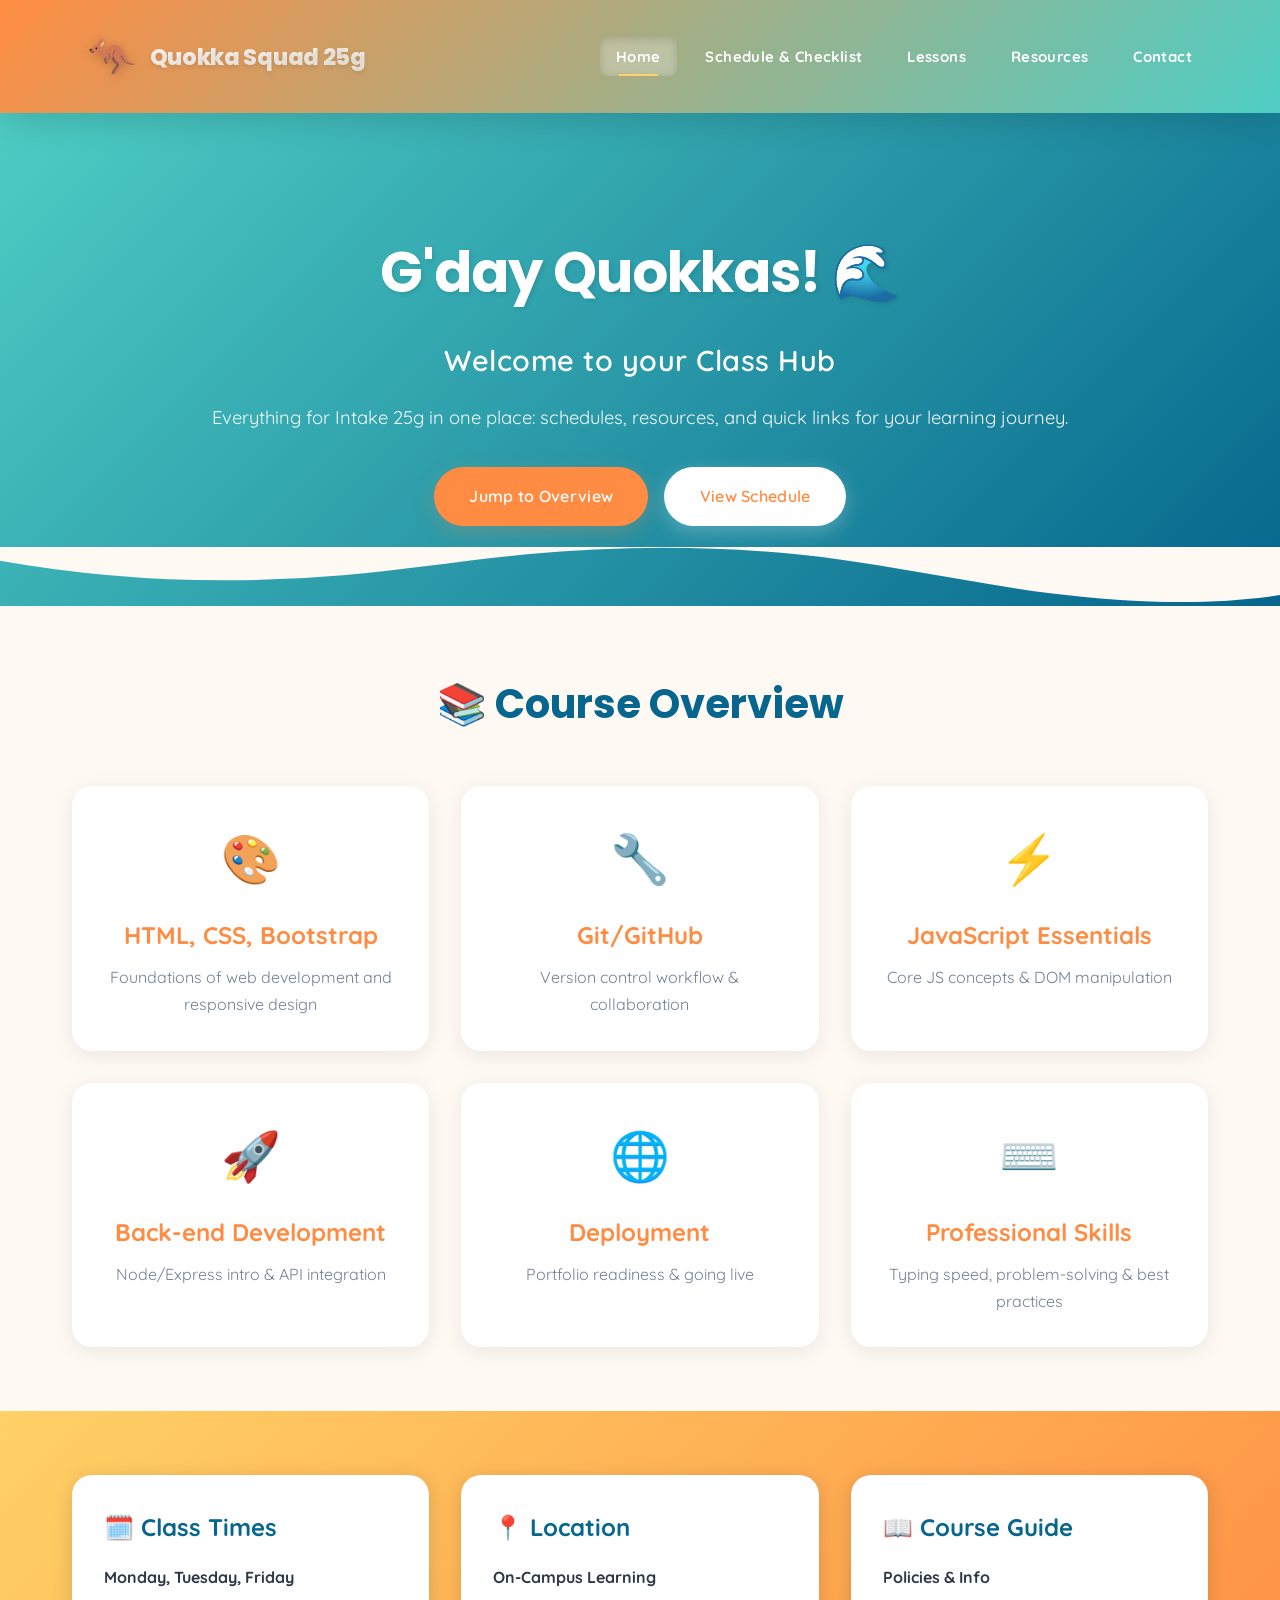
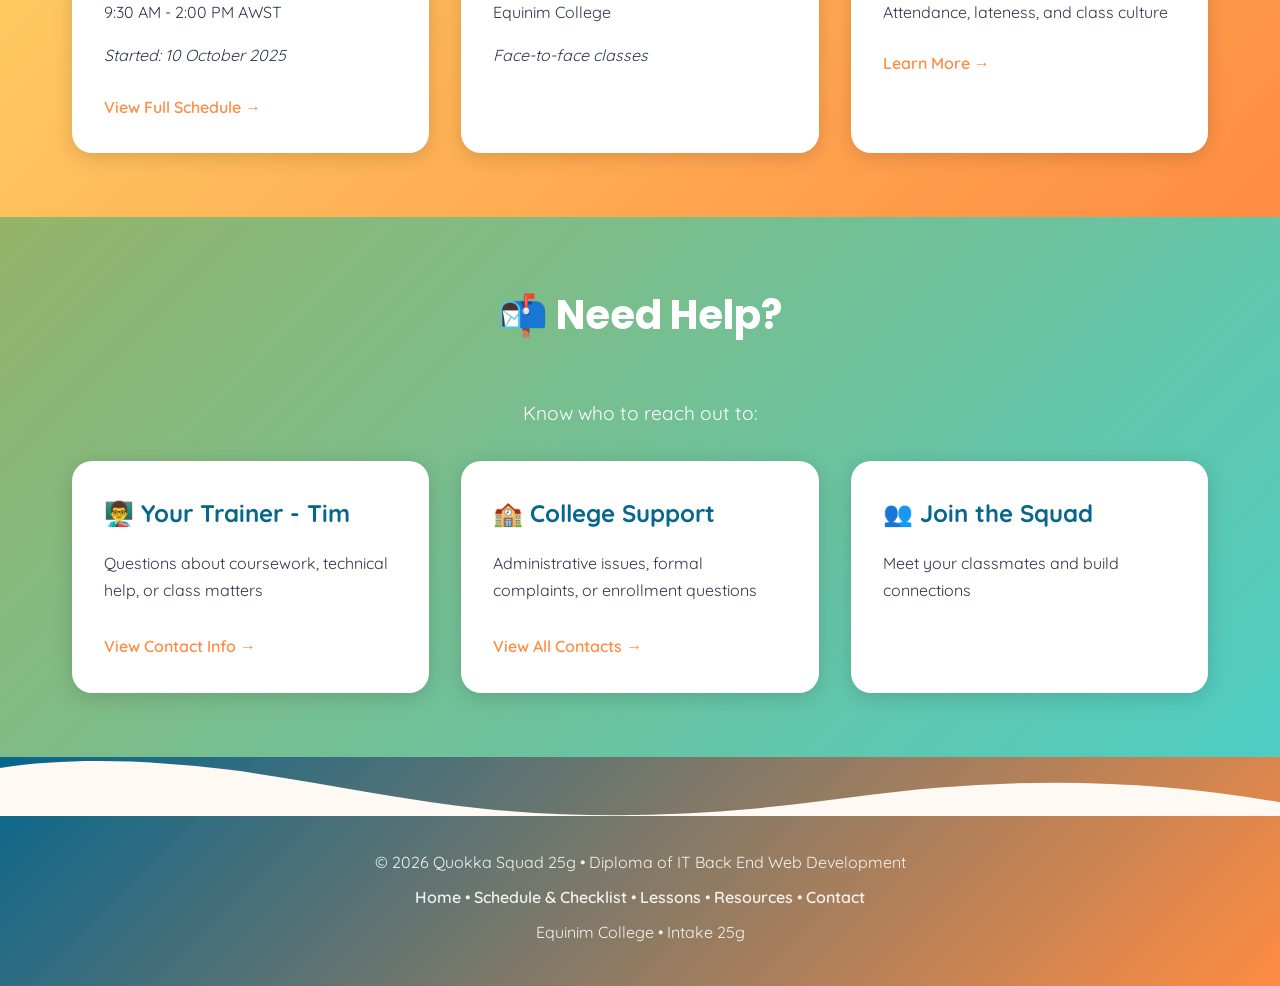
==== index.html @ 02cf4996 "Update schedule, lessons, and site nav" ====
<!DOCTYPE html>
<html lang="en">

<head>
    <meta charset="UTF-8">
    <meta name="viewport" content="width=device-width, initial-scale=1.0">
    <title>Quokka Squad 25g | Equinim College</title>
    <link rel="stylesheet" href="main.css">
    <link rel="preconnect" href="https://fonts.googleapis.com">
    <link rel="preconnect" href="https://fonts.gstatic.com" crossorigin>
    <link
        href="https://fonts.googleapis.com/css2?family=Poppins:wght@300;400;600;700&family=Quicksand:wght@400;500;600;700&display=swap"
        rel="stylesheet">
</head>

<body>
    <nav class="navbar">
        <div class="nav-container">
            <a href="index.html" class="nav-brand">
                <span class="quokka-emoji">🦘</span>
                <span class="brand-text">Quokka Squad 25g</span>
            </a>
            <ul class="nav-links">
                <li><a href="index.html#overview" class="active">Home</a></li>
                <li><a href="schedule.html">Schedule &amp; Checklist</a></li>
                <li><a href="lessons.html">Lessons</a></li>
                <li><a href="resources.html">Resources</a></li>
                <li><a href="contact.html">Contact</a></li>
            </ul>
        </div>
    </nav>

    <header class="hero">
        <div class="hero-content">
            <h1>G'day Quokkas! 🌊</h1>
            <p class="hero-subtitle">Welcome to your Class Hub</p>
            <p class="hero-description">Everything for Intake 25g in one place: schedules, resources, and quick links
                for your learning journey.</p>
            <div class="hero-buttons">
                <a href="#overview" class="btn btn-primary">Jump to Overview</a>
                <a href="schedule.html" class="btn btn-secondary">View Schedule</a>
            </div>
        </div>
        <div class="hero-wave">
            <svg viewBox="0 0 1200 120" preserveAspectRatio="none">
                <path
                    d="M321.39,56.44c58-10.79,114.16-30.13,172-41.86,82.39-16.72,168.19-17.73,250.45-.39C823.78,31,906.67,72,985.66,92.83c70.05,18.48,146.53,26.09,214.34,3V0H0V27.35A600.21,600.21,0,0,0,321.39,56.44Z">
                </path>
            </svg>
        </div>
    </header>

    <main>
        <section class="overview-section">
            <div class="container">
                <h2>📚 Course Overview</h2>
                <div class="course-grid">
                    <div class="course-card">
                        <div class="card-icon">🎨</div>
                        <h3>HTML, CSS, Bootstrap</h3>
                        <p>Foundations of web development and responsive design</p>
                    </div>
                    <div class="course-card">
                        <div class="card-icon">🔧</div>
                        <h3>Git/GitHub</h3>
                        <p>Version control workflow & collaboration</p>
                    </div>
                    <div class="course-card">
                        <div class="card-icon">⚡</div>
                        <h3>JavaScript Essentials</h3>
                        <p>Core JS concepts & DOM manipulation</p>
                    </div>
                    <div class="course-card">
                        <div class="card-icon">🚀</div>
                        <h3>Back-end Development</h3>
                        <p>Node/Express intro & API integration</p>
                    </div>
                    <div class="course-card">
                        <div class="card-icon">🌐</div>
                        <h3>Deployment</h3>
                        <p>Portfolio readiness & going live</p>
                    </div>
                    <div class="course-card">
                        <div class="card-icon">⌨️</div>
                        <h3>Professional Skills</h3>
                        <p>Typing speed, problem-solving & best practices</p>
                    </div>
                </div>
            </div>
        </section>

        <section class="info-section" id="overview">
            <div class="container">
                <div class="info-grid">
                    <div class="info-card">
                        <h3>🗓️ Class Times</h3>
                        <p><strong>Monday, Tuesday, Friday</strong></p>
                        <p>9:30 AM - 2:00 PM AWST</p>
                        <p class="info-note">Started: 10 October 2025</p>
                        <a href="schedule.html" class="btn-link">View Full Schedule →</a>
                    </div>
                    <div class="info-card">
                        <h3>📍 Location</h3>
                        <p><strong>On-Campus Learning</strong></p>
                        <p>Equinim College</p>
                        <p class="info-note">Face-to-face classes</p>
                    </div>
                    <div class="info-card">
                        <h3>📖 Course Guide</h3>
                        <p><strong>Policies & Info</strong></p>
                        <p>Attendance, lateness, and class culture</p>
                        <a href="schedule.html" class="btn-link">Learn More →</a>
                    </div>
                </div>
            </div>
        </section>

        <section class="contact-section" id="contact">
            <div class="container">
                <h2>📬 Need Help?</h2>
                <p class="contact-intro">Know who to reach out to:</p>
                <div class="contact-grid">
                    <div class="contact-card">
                        <h3>👨‍🏫 Your Trainer - Tim</h3>
                        <p>Questions about coursework, technical help, or class matters</p>
                        <a href="contact.html" class="btn-link">View Contact Info →</a>
                    </div>
                    <div class="contact-card">
                        <h3>🏫 College Support</h3>
                        <p>Administrative issues, formal complaints, or enrollment questions</p>
                        <a href="contact.html" class="btn-link">View All Contacts →</a>
                    </div>
                    <div class="contact-card">
                        <h3>👥 Join the Squad</h3>
                        <p>Meet your classmates and build connections</p>
                    </div>
                </div>
            </div>
        </section>
    </main>

    <footer class="footer">
        <div class="footer-wave">
            <svg viewBox="0 0 1200 120" preserveAspectRatio="none">
                <path
                    d="M321.39,56.44c58-10.79,114.16-30.13,172-41.86,82.39-16.72,168.19-17.73,250.45-.39C823.78,31,906.67,72,985.66,92.83c70.05,18.48,146.53,26.09,214.34,3V0H0V27.35A600.21,600.21,0,0,0,321.39,56.44Z">
                </path>
            </svg>
        </div>
        <div class="footer-content">
            <p>© 2026 Quokka Squad 25g • Diploma of IT Back End Web Development</p>
            <p>
                <a href="index.html" style="color: inherit; text-decoration: none; font-weight: 600;">Home</a> •
                <a href="schedule.html" style="color: inherit; text-decoration: none; font-weight: 600;">Schedule &amp;
                    Checklist</a> •
                <a href="lessons.html" style="color: inherit; text-decoration: none; font-weight: 600;">Lessons</a> •
                <a href="resources.html" style="color: inherit; text-decoration: none; font-weight: 600;">Resources</a>
                •
                <a href="contact.html" style="color: inherit; text-decoration: none; font-weight: 600;">Contact</a>
            </p>
            <p>Equinim College • Intake 25g</p>
        </div>
    </footer>
</body>

</html>
---- main.css ----
:root {
    --primary-color: #ff8c42;
    --secondary-color: #4ecdc4;
    --accent-color: #ffd166;
    --dark-accent: #06668d;
    --earth-tone: #95b46a;
    --background: #fef9f3;
    --text-dark: #2d3748;
    --text-light: #718096;
    --white: #ffffff;
    --shadow: rgba(0, 0, 0, 0.08);
    --shadow-hover: rgba(0, 0, 0, 0.12);
    --shadow-deep: rgba(0, 0, 0, 0.15);
}

* { margin: 0; padding: 0; box-sizing: border-box; }

body {
    font-family: 'Quicksand', 'Poppins', -apple-system, BlinkMacSystemFont, 'Segoe UI', sans-serif;
    background-color: var(--background);
    color: var(--text-dark);
    line-height: 1.7;
    overflow-x: hidden;
}

.navbar {
    background: linear-gradient(135deg, var(--primary-color), var(--secondary-color));
    padding: 1rem 0;
    box-shadow: 0 8px 32px rgba(0, 0, 0, 0.15);
    position: sticky;
    top: 0;
    z-index: 1000;
    backdrop-filter: blur(10px);
}

.nav-container { max-width: 1200px; margin: 0 auto; padding: 0 2rem; display: flex; justify-content: space-between; align-items: center; }

.nav-brand { 
    display: flex; 
    align-items: center; 
    gap: 0.9rem; 
    font-size: 1.4rem; 
    font-weight: 800; 
    color: var(--white); 
    letter-spacing: -0.8px;
    text-decoration: none;
    transition: all 0.3s cubic-bezier(0.4, 0, 0.2, 1);
    padding: 0.5rem 1rem;
    border-radius: 12px;
}

.nav-brand:hover {
    background: rgba(255, 255, 255, 0.15);
    transform: scale(1.05);
}

.quokka-emoji { 
    font-size: 2.4rem; 
    animation: bounce 2s ease-in-out infinite;
    filter: drop-shadow(0 2px 4px rgba(0, 0, 0, 0.2));
}

.brand-text {
    background: linear-gradient(135deg, rgba(255, 255, 255, 0.95), rgba(255, 255, 255, 0.8));
    -webkit-background-clip: text;
    background-clip: text;
    -webkit-text-fill-color: transparent;
    text-shadow: 0 2px 4px rgba(0, 0, 0, 0.1);
    font-family: 'Poppins', sans-serif;
    letter-spacing: -0.3px;
}

@keyframes bounce { 0%, 100% { transform: translateY(0); } 50% { transform: translateY(-8px); } }

.nav-links { display: flex; list-style: none; gap: 0.8rem; }

.nav-links a { 
    color: var(--white); 
    text-decoration: none; 
    font-weight: 700; 
    transition: all 0.3s cubic-bezier(0.4, 0, 0.2, 1); 
    position: relative; 
    padding: 0.6rem 1rem; 
    font-size: 0.93rem; 
    letter-spacing: 0.4px;
    border-radius: 8px;
    text-transform: capitalize;
}

.nav-links a::after { 
    content: ''; 
    position: absolute; 
    bottom: 0; 
    left: 50%; 
    width: 0; 
    height: 2px; 
    background-color: var(--accent-color); 
    transition: all 0.3s cubic-bezier(0.4, 0, 0.2, 1); 
    transform: translateX(-50%);
}

.nav-links a:hover::after, .nav-links a.active::after { 
    width: 50%; 
}

.nav-links a:hover { 
    background: rgba(255, 255, 255, 0.2);
    transform: translateY(-3px); 
    opacity: 1; 
}

.nav-links a.active {
    background: rgba(255, 255, 255, 0.25);
    box-shadow: inset 0 2px 8px rgba(0, 0, 0, 0.15);
}

.hero { background: linear-gradient(135deg, var(--secondary-color) 0%, var(--dark-accent) 100%); padding: 7rem 2rem 5rem; position: relative; color: var(--white); text-align: center; }

.hero-content { max-width: 900px; margin: 0 auto; position: relative; z-index: 2; }

.hero h1 { font-size: 3.5rem; font-weight: 700; margin-bottom: 1rem; text-shadow: 2px 2px 4px rgba(0, 0, 0, 0.1); font-family: 'Poppins', sans-serif; letter-spacing: -1px; }

.hero-subtitle { font-size: 1.8rem; margin-bottom: 1rem; font-weight: 600; letter-spacing: 0.5px; }

.hero-description { font-size: 1.15rem; margin-bottom: 2rem; opacity: 0.95; line-height: 1.8; }

.hero-buttons { display: flex; gap: 1rem; justify-content: center; flex-wrap: wrap; }

.btn { padding: 1rem 2.2rem; font-size: 1rem; font-weight: 600; border-radius: 50px; text-decoration: none; transition: all 0.3s cubic-bezier(0.4, 0, 0.2, 1); display: inline-block; border: none; cursor: pointer; letter-spacing: 0.3px; }

.btn-primary { background-color: var(--primary-color); color: var(--white); box-shadow: 0 6px 20px rgba(255, 140, 66, 0.25); }

.btn-primary:hover { background-color: #ff7629; transform: translateY(-4px); box-shadow: 0 10px 30px rgba(255, 140, 66, 0.35); }

.btn-secondary { background-color: var(--white); color: var(--primary-color); box-shadow: 0 6px 20px rgba(255, 255, 255, 0.25); }

.btn-secondary:hover { background-color: var(--accent-color); color: var(--text-dark); transform: translateY(-4px); }

.hero-wave { position: absolute; bottom: -1px; left: 0; width: 100%; overflow: hidden; line-height: 0; }

.hero-wave svg { position: relative; display: block; width: calc(100% + 1.3px); height: 60px; fill: var(--background); }

.container { max-width: 1200px; margin: 0 auto; padding: 0 2rem; }

section { padding: 4rem 0; }

section h2 { font-size: 2.5rem; font-weight: 700; text-align: center; margin-bottom: 3rem; color: var(--dark-accent); font-family: 'Poppins', sans-serif; }

.course-grid { display: grid; grid-template-columns: repeat(auto-fit, minmax(300px, 1fr)); gap: 2rem; margin-top: 2rem; }

.course-card { background: var(--white); padding: 2rem; border-radius: 20px; box-shadow: 0 4px 20px var(--shadow); transition: all 0.3s ease; text-align: center; }

.course-card:hover { transform: translateY(-10px); box-shadow: 0 8px 30px var(--shadow-hover); }

.card-icon { font-size: 3rem; margin-bottom: 1rem; }

.course-card h3 { font-size: 1.5rem; color: var(--primary-color); margin-bottom: 0.5rem; font-weight: 700; }

.course-card p { color: var(--text-light); font-size: 1rem; }

.info-section { background: linear-gradient(135deg, var(--accent-color) 0%, var(--primary-color) 100%); padding: 4rem 2rem; }

.info-grid { display: grid; grid-template-columns: repeat(auto-fit, minmax(280px, 1fr)); gap: 2rem; }

.info-card { background: var(--white); padding: 2rem; border-radius: 20px; box-shadow: 0 4px 20px rgba(0, 0, 0, 0.15); transition: all 0.3s ease; }

.info-card:hover { transform: translateY(-5px); box-shadow: 0 8px 30px rgba(0, 0, 0, 0.2); }

.info-card h3 { color: var(--dark-accent); font-size: 1.5rem; margin-bottom: 1rem; font-weight: 700; }

.info-card p { margin-bottom: 0.5rem; color: var(--text-dark); }

.info-note { color: var(--text-light); font-style: italic; margin-top: 1rem; }

.btn-link { display: inline-block; margin-top: 1rem; color: var(--primary-color); text-decoration: none; font-weight: 600; transition: all 0.3s ease; }

.btn-link:hover { color: var(--dark-accent); transform: translateX(5px); }

.links-section { background: var(--white); }

.links-grid { display: grid; grid-template-columns: repeat(auto-fit, minmax(250px, 1fr)); gap: 2rem; }

.link-category { background: var(--background); padding: 2rem; border-radius: 15px; border-left: 5px solid var(--secondary-color); box-shadow: 0 2px 10px var(--shadow); }

.link-category h3 { color: var(--dark-accent); font-size: 1.3rem; margin-bottom: 1rem; font-weight: 700; }

.link-category ul { list-style: none; }

.link-category ul li { margin-bottom: 0.8rem; }

.link-category ul li a { color: var(--text-dark); text-decoration: none; transition: all 0.3s ease; display: inline-block; position: relative; padding-left: 1.5rem; }

.link-category ul li a::before { content: '→'; position: absolute; left: 0; color: var(--primary-color); font-weight: bold; transition: transform 0.3s ease; }

.link-category ul li a:hover { color: var(--primary-color); transform: translateX(5px); }

.contact-section { background: linear-gradient(135deg, var(--earth-tone) 0%, var(--secondary-color) 100%); color: var(--white); }

.contact-section h2 { color: var(--white); }

.contact-intro { text-align: center; font-size: 1.2rem; margin-bottom: 2rem; }

.contact-grid { display: grid; grid-template-columns: repeat(auto-fit, minmax(300px, 1fr)); gap: 2rem; }

.contact-card { background: var(--white); color: var(--text-dark); padding: 2rem; border-radius: 20px; box-shadow: 0 4px 20px rgba(0, 0, 0, 0.15); }

.contact-card h3 { color: var(--dark-accent); margin-bottom: 1rem; font-size: 1.5rem; font-weight: 700; }

.contact-card p { margin-bottom: 0.8rem; }

.contact-card a { color: var(--primary-color); text-decoration: none; font-weight: 600; transition: color 0.3s ease; }

.contact-card a:hover { color: var(--dark-accent); }

.footer { background: linear-gradient(135deg, var(--dark-accent) 0%, var(--primary-color) 100%); color: var(--white); position: relative; padding-top: 60px; }

.footer-wave { position: absolute; top: -1px; left: 0; width: 100%; overflow: hidden; line-height: 0; transform: rotate(180deg); }

.footer-wave svg { position: relative; display: block; width: calc(100% + 1.3px); height: 60px; fill: var(--background); }

.footer-content { text-align: center; padding: 2rem; }

.footer-content p { margin-bottom: 0.5rem; opacity: 0.9; }

.page-header { background: linear-gradient(135deg, var(--primary-color), var(--secondary-color)); padding: 4rem 2rem; text-align: center; color: var(--white); position: relative; overflow: hidden; }

.page-header::before { content: ''; position: absolute; top: -50%; right: -10%; width: 300px; height: 300px; background: rgba(255, 255, 255, 0.1); border-radius: 50%; animation: float 6s ease-in-out infinite; }

@keyframes float { 0%, 100% { transform: translateY(0px); } 50% { transform: translateY(-20px); } }

.page-header h1 { font-size: 2.5rem; margin-bottom: 0.5rem; text-shadow: 2px 2px 4px rgba(0, 0, 0, 0.2); position: relative; z-index: 1; }

.page-header p { font-size: 1.2rem; opacity: 0.95; position: relative; z-index: 1; }

.weekly-schedule { display: grid; grid-template-columns: repeat(auto-fit, minmax(200px, 1fr)); gap: 1.5rem; margin-bottom: 2rem; }

.day-card { padding: 1.5rem; border-radius: 15px; text-align: center; transition: all 0.3s ease; border: 3px solid transparent; }

.day-card.active { background: linear-gradient(135deg, var(--secondary-color), var(--primary-color)); color: var(--white); box-shadow: 0 4px 15px rgba(78, 205, 196, 0.3); }

.day-card.active:hover { transform: translateY(-5px); box-shadow: 0 8px 25px rgba(78, 205, 196, 0.4); }

.day-card.inactive { background: var(--background); color: var(--text-light); border: 3px dashed #e2e8f0; }

.day-header { display: flex; flex-direction: column; align-items: center; gap: 0.5rem; margin-bottom: 1rem; }

.day-icon { font-size: 2rem; }

.day-header h3 { font-size: 1.3rem; font-weight: 700; margin: 0; }

.time-info { margin-top: 0.5rem; }

.time-info .time { font-size: 1.2rem; font-weight: 700; margin-bottom: 0.3rem; }

.card, .schedule-card, .term-card, .profile-card, .contact-info-card { background: var(--white); padding: 2rem; border-radius: 16px; box-shadow: 0 4px 20px var(--shadow); margin-bottom: 2rem; transition: all 0.3s ease; }

.card:hover, .schedule-card:hover { transform: translateY(-5px); box-shadow: 0 8px 32px var(--shadow-hover); }

.profiles-grid { display: grid; grid-template-columns: repeat(auto-fill, minmax(280px, 1fr)); gap: 2rem; }

.profile-card { border-top: 4px solid var(--primary-color); }

.profile-avatar { width: 100%; height: 200px; background: linear-gradient(135deg, var(--primary-color), var(--secondary-color)); display: flex; align-items: center; justify-content: center; font-size: 4rem; color: white; }

.profile-content { padding: 1.8rem; }

.profile-content h3 { color: var(--dark-accent); margin-bottom: 0.3rem; }

.profile-role { color: var(--primary-color); font-size: 0.85rem; text-transform: uppercase; letter-spacing: 1px; font-weight: 600; margin-bottom: 1rem; }

.skill-tag { background: #f0f0f0; color: var(--text-dark); padding: 0.4rem 0.8rem; border-radius: 20px; font-size: 0.8rem; font-weight: 500; display: inline-block; margin-right: 0.5rem; margin-bottom: 0.5rem; }

.resource-card { background: white; border-radius: 12px; padding: 1.5rem; box-shadow: 0 4px 16px rgba(0, 0, 0, 0.08); border-top: 4px solid var(--primary-color); transition: all 0.3s ease; }

.resource-card:hover { transform: translateY(-8px); box-shadow: 0 12px 24px rgba(78, 205, 196, 0.15); }

.form-group { margin-bottom: 1.5rem; }

.form-group label { display: block; font-weight: 600; color: var(--text-dark); margin-bottom: 0.5rem; }

.form-group input, .form-group textarea { width: 100%; padding: 0.8rem; border: 1px solid #d0d0d0; border-radius: 6px; font-family: inherit; font-size: 0.95rem; color: var(--text-dark); }

.form-group input:focus, .form-group textarea:focus { outline: none; border-color: var(--primary-color); box-shadow: 0 0 0 3px rgba(255, 140, 66, 0.1); }

.form-group textarea { resize: vertical; min-height: 80px; }

.submit-btn { padding: 1rem; background: linear-gradient(135deg, var(--primary-color), var(--secondary-color)); color: white; border: none; border-radius: 8px; font-weight: 600; cursor: pointer; font-size: 1rem; width: 100%; transition: all 0.2s ease; }

.submit-btn:hover { transform: translateY(-2px); box-shadow: 0 4px 12px rgba(255, 140, 66, 0.3); }

@media (max-width: 768px) {
    .nav-links { gap: 1rem; font-size: 0.9rem; }
    .hero h1 { font-size: 2.5rem; }
    .hero-subtitle { font-size: 1.4rem; }
    section h2 { font-size: 2rem; }
    .course-grid, .info-grid, .contact-grid, .profiles-grid { grid-template-columns: 1fr; }
    .hero-buttons { flex-direction: column; align-items: center; }
    .btn { width: 100%; max-width: 300px; }
}

@media (max-width: 480px) {
    .nav-container { flex-direction: column; gap: 1rem; }
    .nav-links { flex-wrap: wrap; justify-content: center; gap: 0.5rem; }
    .hero { padding: 4rem 1rem 3rem; }
    .hero h1 { font-size: 2rem; }
}
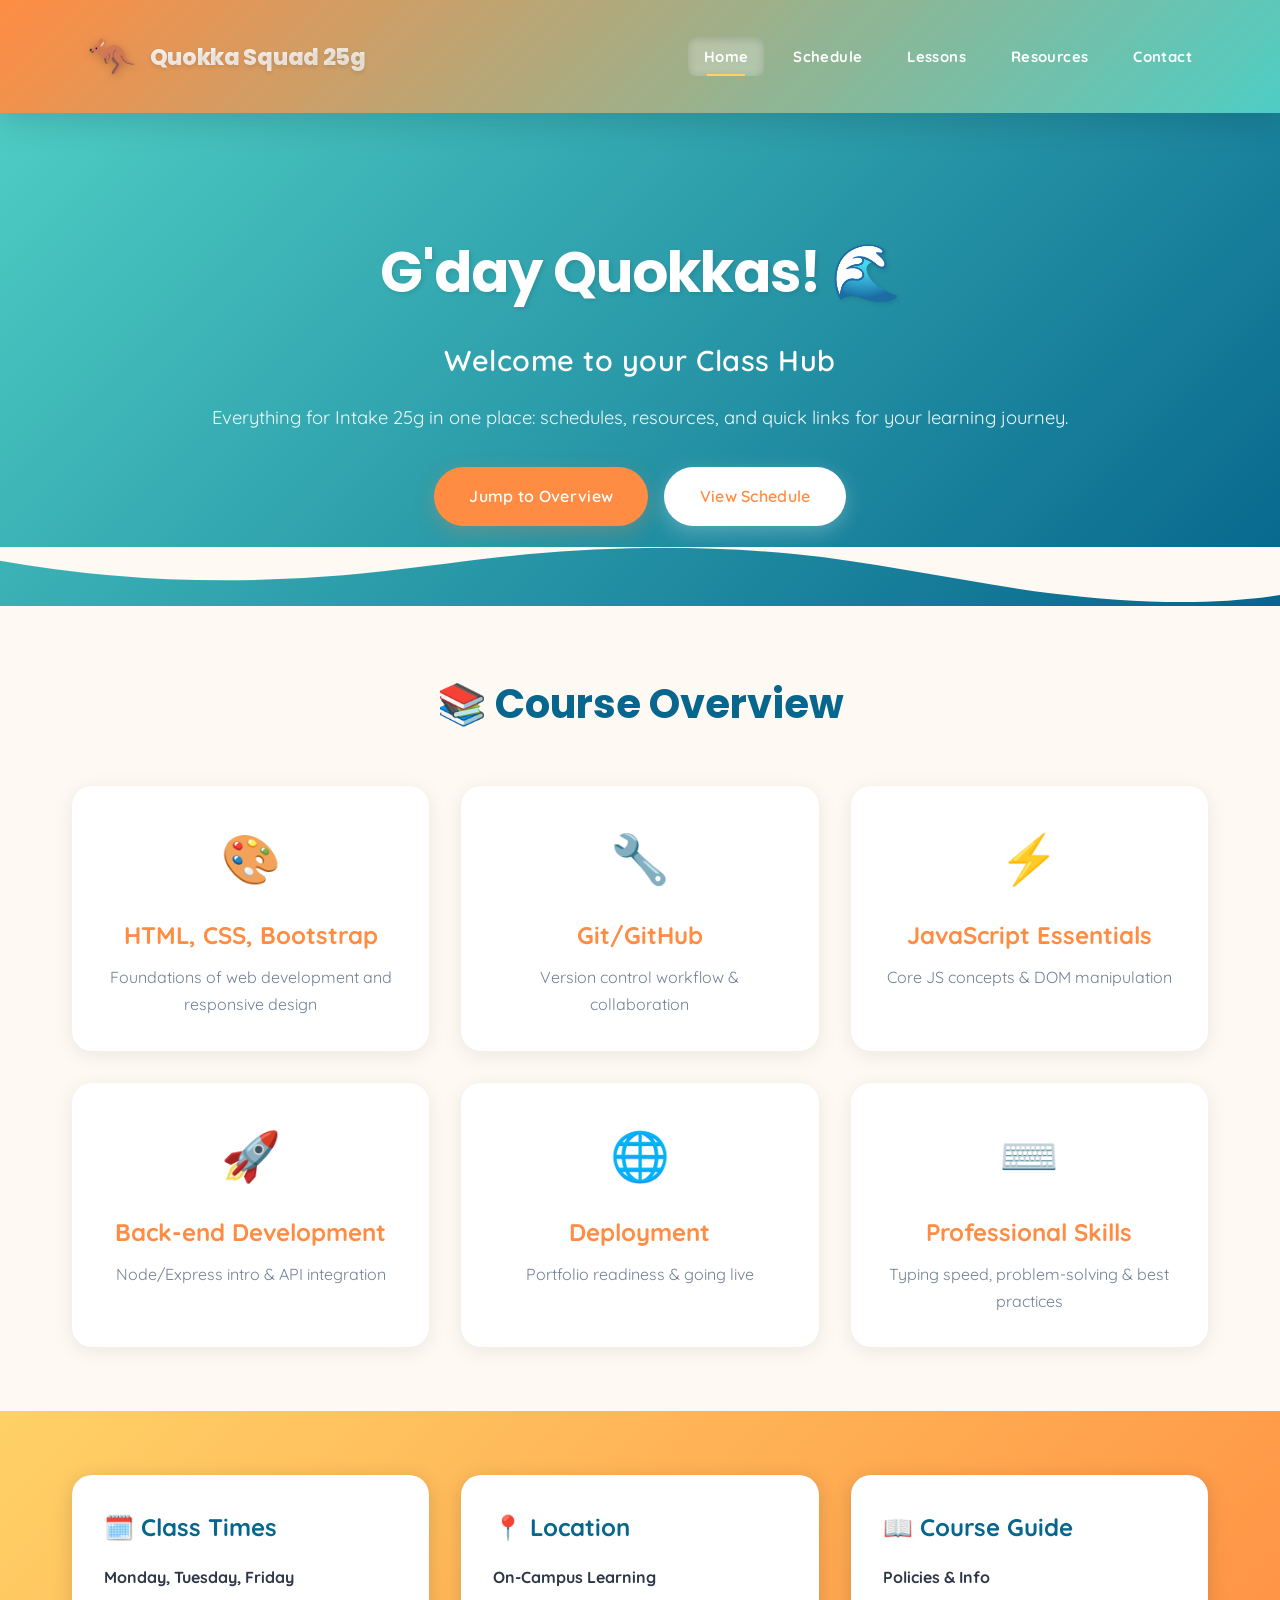
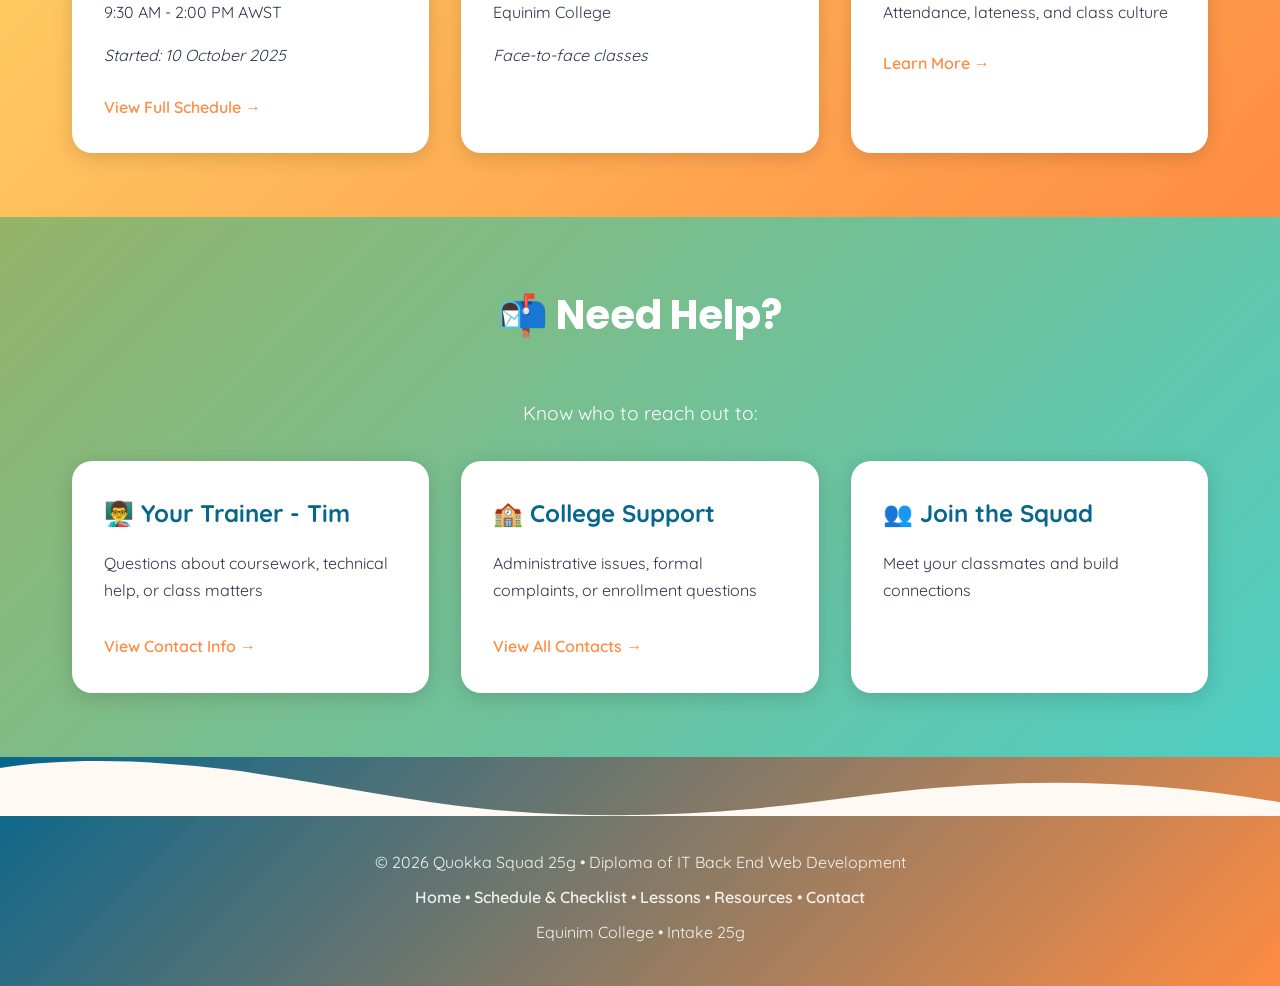
==== commit 280b0f3a: "Update nav and contact tiles" ====
--- a/index.html
+++ b/index.html
@@ -22,7 +22,7 @@
             </a>
             <ul class="nav-links">
                 <li><a href="index.html#overview" class="active">Home</a></li>
-                <li><a href="schedule.html">Schedule &amp; Checklist</a></li>
+                <li><a href="schedule.html">Schedule</a></li>
                 <li><a href="lessons.html">Lessons</a></li>
                 <li><a href="resources.html">Resources</a></li>
                 <li><a href="contact.html">Contact</a></li>
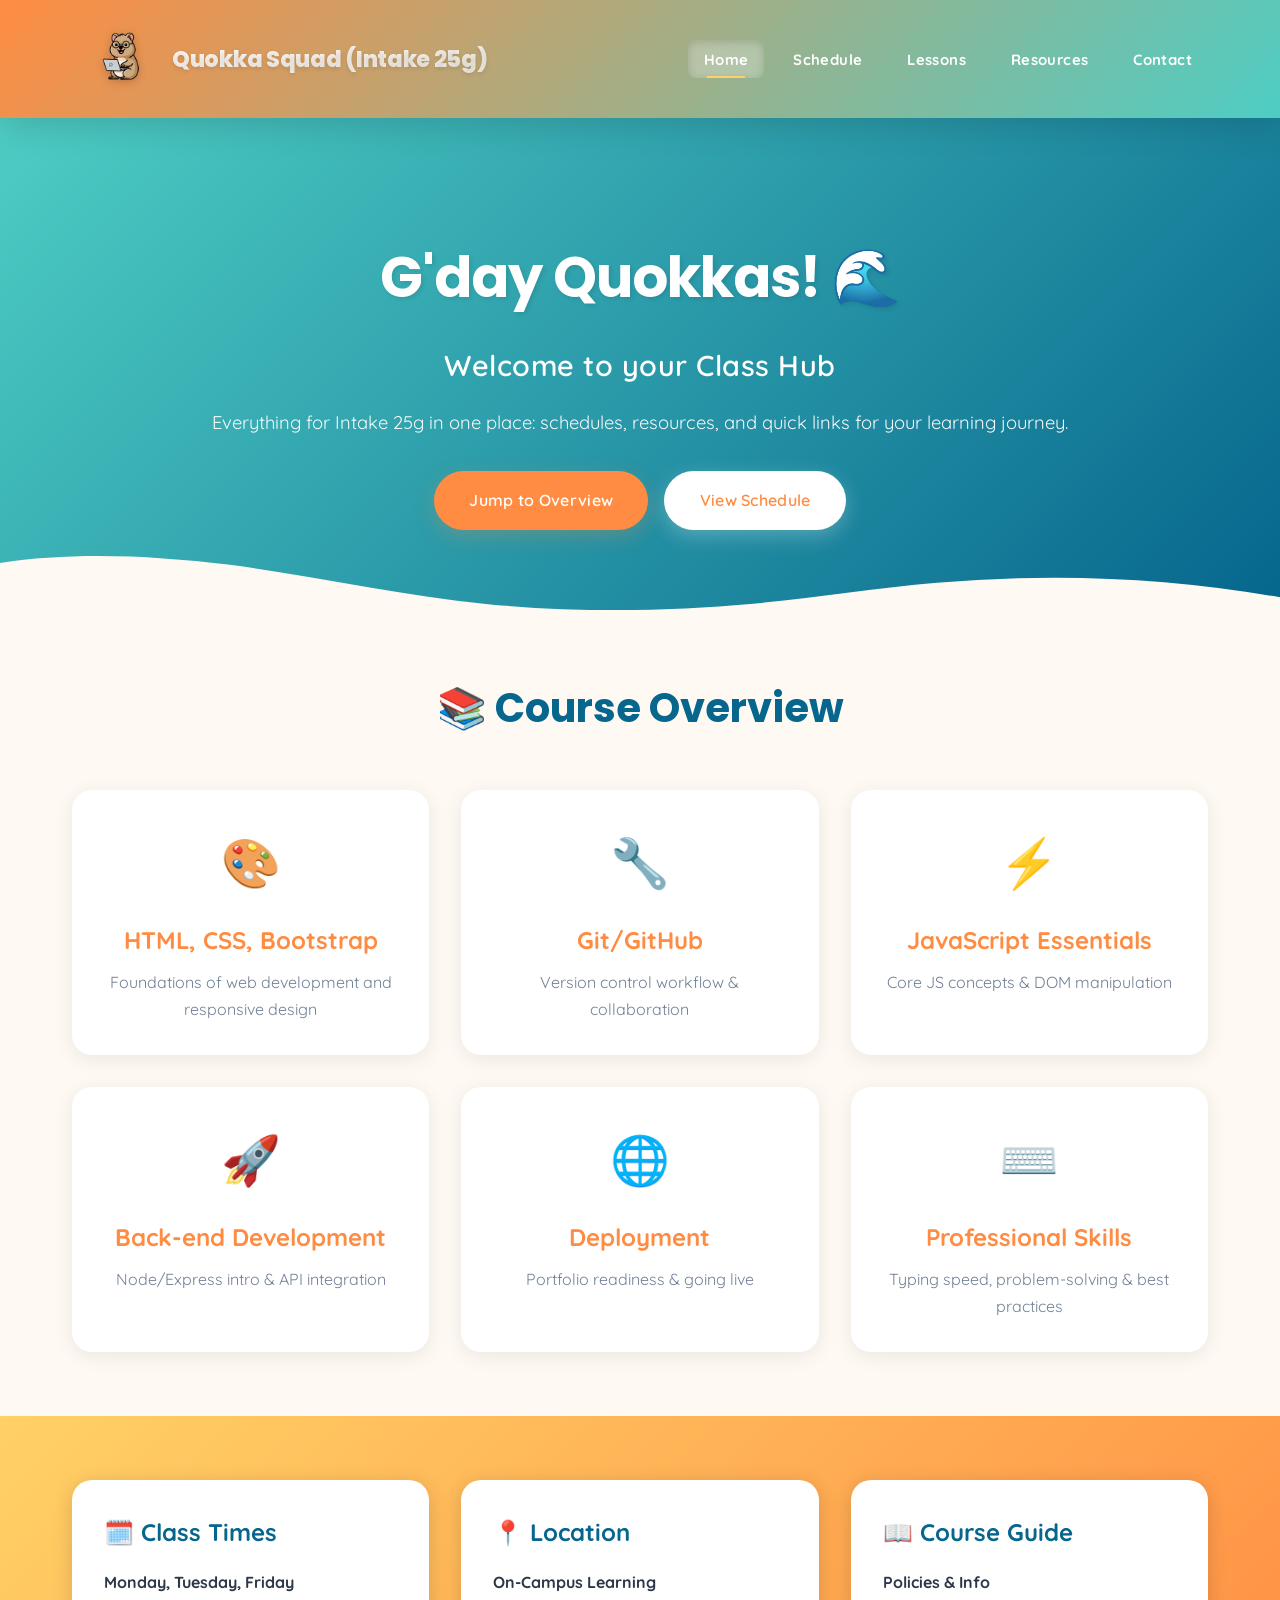
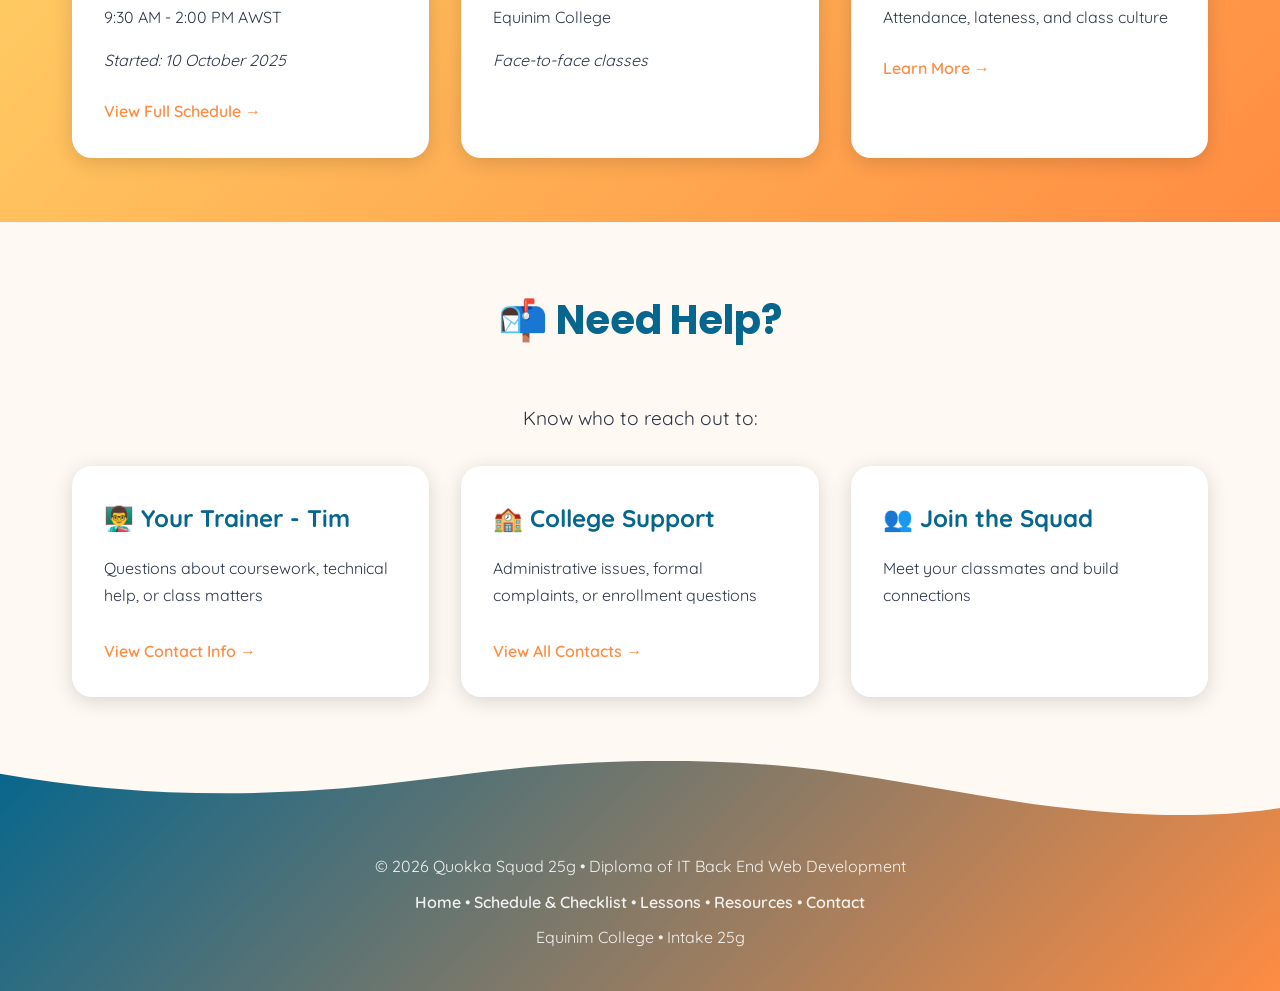
==== commit 8830bc32: "update homepage styles" ====
--- a/index.html
+++ b/index.html
@@ -17,8 +17,8 @@
     <nav class="navbar">
         <div class="nav-container">
             <a href="index.html" class="nav-brand">
-                <span class="quokka-emoji">🦘</span>
-                <span class="brand-text">Quokka Squad 25g</span>
+                <img class="quokka-emoji" src="/images/quokka-icon.png" alt="Quokka Icon" height="70" width="auto">
+                <span class="brand-text">Quokka Squad (Intake 25g)</span>
             </a>
             <ul class="nav-links">
                 <li><a href="index.html#overview" class="active">Home</a></li>
--- a/main.css
+++ b/main.css
@@ -136,7 +136,7 @@
 
 .btn-secondary:hover { background-color: var(--accent-color); color: var(--text-dark); transform: translateY(-4px); }
 
-.hero-wave { position: absolute; bottom: -1px; left: 0; width: 100%; overflow: hidden; line-height: 0; }
+.hero-wave { position: absolute; bottom: -1px; left: 0; width: 100%; overflow: hidden; line-height: 0; transform: rotate(180deg); }
 
 .hero-wave svg { position: relative; display: block; width: calc(100% + 1.3px); height: 60px; fill: var(--background); }
 
@@ -194,9 +194,9 @@
 
 .link-category ul li a:hover { color: var(--primary-color); transform: translateX(5px); }
 
-.contact-section { background: linear-gradient(135deg, var(--earth-tone) 0%, var(--secondary-color) 100%); color: var(--white); }
-
-.contact-section h2 { color: var(--white); }
+.contact-section { background: var(--background); color: var(--text-dark); }
+
+.contact-section h2 { color: var(--dark-accent); }
 
 .contact-intro { text-align: center; font-size: 1.2rem; margin-bottom: 2rem; }
 
@@ -214,7 +214,7 @@
 
 .footer { background: linear-gradient(135deg, var(--dark-accent) 0%, var(--primary-color) 100%); color: var(--white); position: relative; padding-top: 60px; }
 
-.footer-wave { position: absolute; top: -1px; left: 0; width: 100%; overflow: hidden; line-height: 0; transform: rotate(180deg); }
+.footer-wave { position: absolute; top: -1px; left: 0; width: 100%; overflow: hidden; line-height: 0; }
 
 .footer-wave svg { position: relative; display: block; width: calc(100% + 1.3px); height: 60px; fill: var(--background); }
 
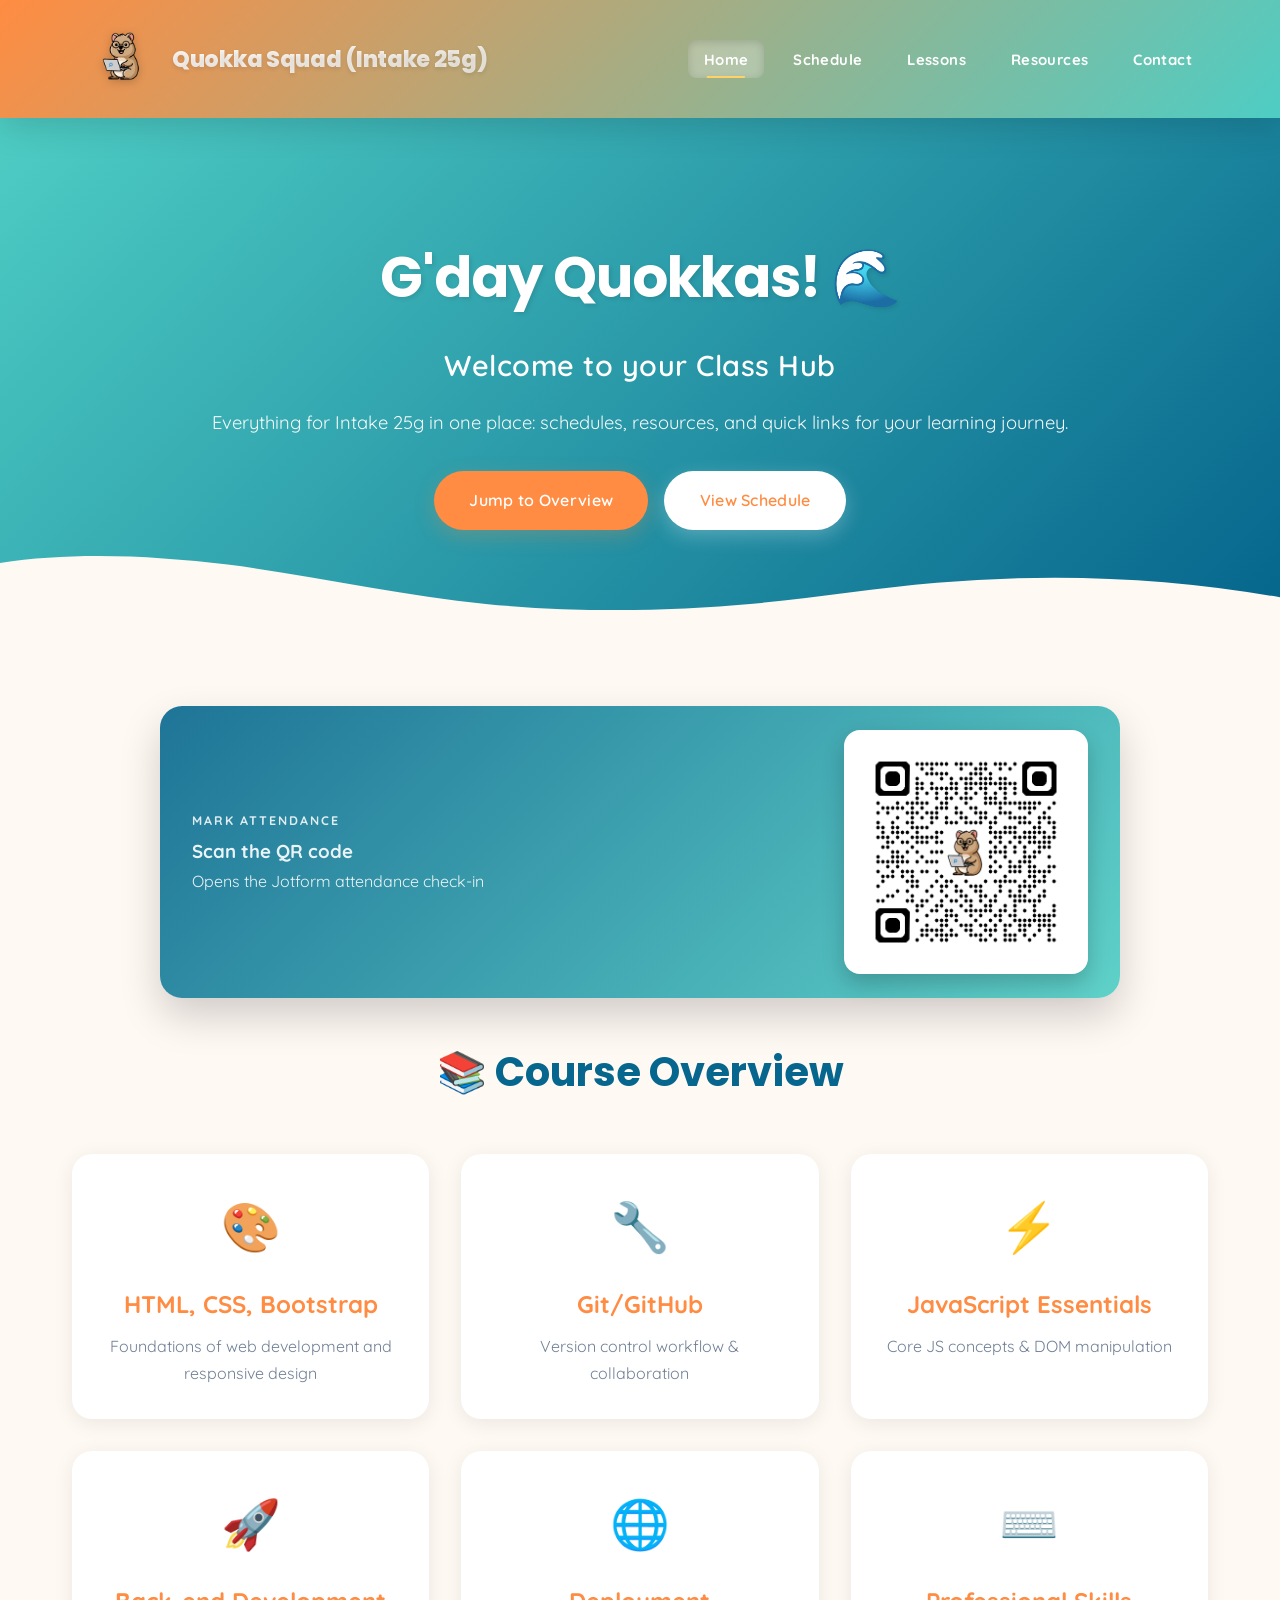
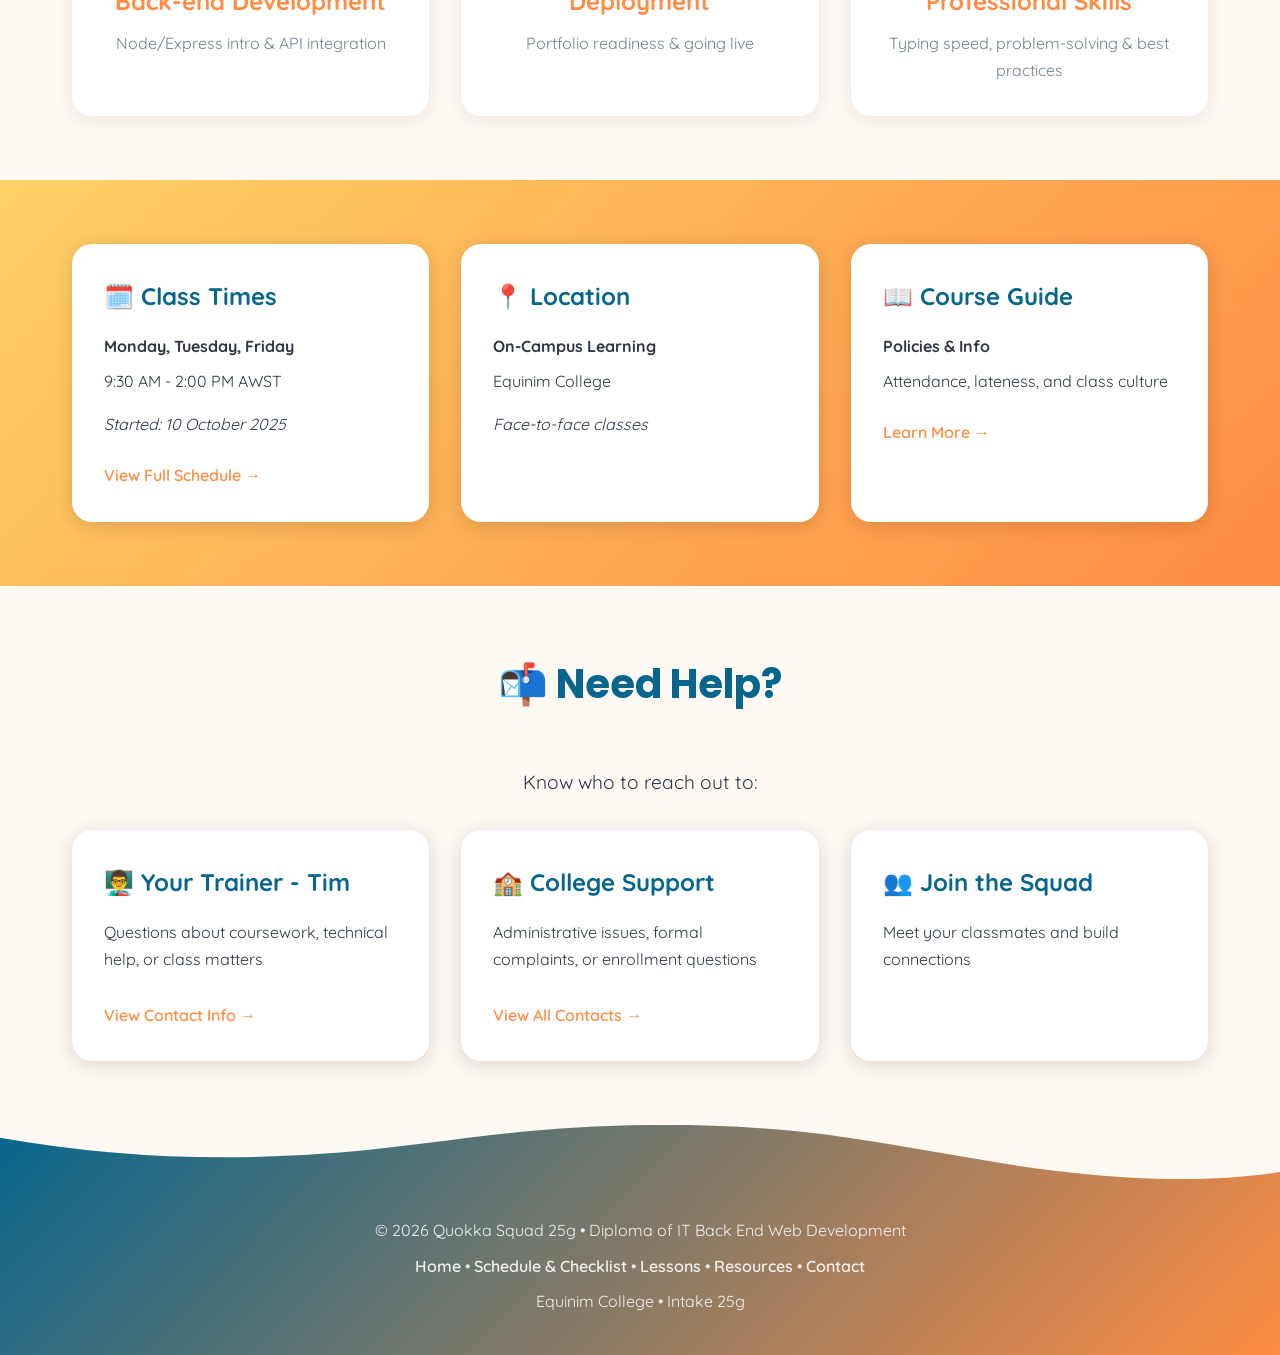
==== commit 1efdf422: "Update attendance and lessons content" ====
--- a/index.html
+++ b/index.html
@@ -1,166 +1,216 @@
-<!DOCTYPE html>
+<!doctype html>
 <html lang="en">
-
-<head>
-    <meta charset="UTF-8">
-    <meta name="viewport" content="width=device-width, initial-scale=1.0">
-    <title>Quokka Squad 25g | Equinim College</title>
-    <link rel="stylesheet" href="main.css">
-    <link rel="preconnect" href="https://fonts.googleapis.com">
-    <link rel="preconnect" href="https://fonts.gstatic.com" crossorigin>
-    <link
-        href="https://fonts.googleapis.com/css2?family=Poppins:wght@300;400;600;700&family=Quicksand:wght@400;500;600;700&display=swap"
-        rel="stylesheet">
-</head>
-
-<body>
-    <nav class="navbar">
-        <div class="nav-container">
-            <a href="index.html" class="nav-brand">
-                <img class="quokka-emoji" src="/images/quokka-icon.png" alt="Quokka Icon" height="70" width="auto">
-                <span class="brand-text">Quokka Squad (Intake 25g)</span>
-            </a>
-            <ul class="nav-links">
-                <li><a href="index.html#overview" class="active">Home</a></li>
-                <li><a href="schedule.html">Schedule</a></li>
-                <li><a href="lessons.html">Lessons</a></li>
-                <li><a href="resources.html">Resources</a></li>
-                <li><a href="contact.html">Contact</a></li>
-            </ul>
-        </div>
-    </nav>
-
-    <header class="hero">
-        <div class="hero-content">
-            <h1>G'day Quokkas! 🌊</h1>
-            <p class="hero-subtitle">Welcome to your Class Hub</p>
-            <p class="hero-description">Everything for Intake 25g in one place: schedules, resources, and quick links
-                for your learning journey.</p>
-            <div class="hero-buttons">
-                <a href="#overview" class="btn btn-primary">Jump to Overview</a>
-                <a href="schedule.html" class="btn btn-secondary">View Schedule</a>
-            </div>
-        </div>
-        <div class="hero-wave">
-            <svg viewBox="0 0 1200 120" preserveAspectRatio="none">
-                <path
-                    d="M321.39,56.44c58-10.79,114.16-30.13,172-41.86,82.39-16.72,168.19-17.73,250.45-.39C823.78,31,906.67,72,985.66,92.83c70.05,18.48,146.53,26.09,214.34,3V0H0V27.35A600.21,600.21,0,0,0,321.39,56.44Z">
-                </path>
-            </svg>
-        </div>
-    </header>
-
-    <main>
-        <section class="overview-section">
-            <div class="container">
-                <h2>📚 Course Overview</h2>
-                <div class="course-grid">
-                    <div class="course-card">
-                        <div class="card-icon">🎨</div>
-                        <h3>HTML, CSS, Bootstrap</h3>
-                        <p>Foundations of web development and responsive design</p>
-                    </div>
-                    <div class="course-card">
-                        <div class="card-icon">🔧</div>
-                        <h3>Git/GitHub</h3>
-                        <p>Version control workflow & collaboration</p>
-                    </div>
-                    <div class="course-card">
-                        <div class="card-icon">⚡</div>
-                        <h3>JavaScript Essentials</h3>
-                        <p>Core JS concepts & DOM manipulation</p>
-                    </div>
-                    <div class="course-card">
-                        <div class="card-icon">🚀</div>
-                        <h3>Back-end Development</h3>
-                        <p>Node/Express intro & API integration</p>
-                    </div>
-                    <div class="course-card">
-                        <div class="card-icon">🌐</div>
-                        <h3>Deployment</h3>
-                        <p>Portfolio readiness & going live</p>
-                    </div>
-                    <div class="course-card">
-                        <div class="card-icon">⌨️</div>
-                        <h3>Professional Skills</h3>
-                        <p>Typing speed, problem-solving & best practices</p>
-                    </div>
-                </div>
-            </div>
-        </section>
-
-        <section class="info-section" id="overview">
-            <div class="container">
-                <div class="info-grid">
-                    <div class="info-card">
-                        <h3>🗓️ Class Times</h3>
-                        <p><strong>Monday, Tuesday, Friday</strong></p>
-                        <p>9:30 AM - 2:00 PM AWST</p>
-                        <p class="info-note">Started: 10 October 2025</p>
-                        <a href="schedule.html" class="btn-link">View Full Schedule →</a>
-                    </div>
-                    <div class="info-card">
-                        <h3>📍 Location</h3>
-                        <p><strong>On-Campus Learning</strong></p>
-                        <p>Equinim College</p>
-                        <p class="info-note">Face-to-face classes</p>
-                    </div>
-                    <div class="info-card">
-                        <h3>📖 Course Guide</h3>
-                        <p><strong>Policies & Info</strong></p>
-                        <p>Attendance, lateness, and class culture</p>
-                        <a href="schedule.html" class="btn-link">Learn More →</a>
-                    </div>
-                </div>
-            </div>
-        </section>
-
-        <section class="contact-section" id="contact">
-            <div class="container">
-                <h2>📬 Need Help?</h2>
-                <p class="contact-intro">Know who to reach out to:</p>
-                <div class="contact-grid">
-                    <div class="contact-card">
-                        <h3>👨‍🏫 Your Trainer - Tim</h3>
-                        <p>Questions about coursework, technical help, or class matters</p>
-                        <a href="contact.html" class="btn-link">View Contact Info →</a>
-                    </div>
-                    <div class="contact-card">
-                        <h3>🏫 College Support</h3>
-                        <p>Administrative issues, formal complaints, or enrollment questions</p>
-                        <a href="contact.html" class="btn-link">View All Contacts →</a>
-                    </div>
-                    <div class="contact-card">
-                        <h3>👥 Join the Squad</h3>
-                        <p>Meet your classmates and build connections</p>
-                    </div>
-                </div>
-            </div>
-        </section>
-    </main>
-
-    <footer class="footer">
-        <div class="footer-wave">
-            <svg viewBox="0 0 1200 120" preserveAspectRatio="none">
-                <path
-                    d="M321.39,56.44c58-10.79,114.16-30.13,172-41.86,82.39-16.72,168.19-17.73,250.45-.39C823.78,31,906.67,72,985.66,92.83c70.05,18.48,146.53,26.09,214.34,3V0H0V27.35A600.21,600.21,0,0,0,321.39,56.44Z">
-                </path>
-            </svg>
-        </div>
-        <div class="footer-content">
-            <p>© 2026 Quokka Squad 25g • Diploma of IT Back End Web Development</p>
-            <p>
-                <a href="index.html" style="color: inherit; text-decoration: none; font-weight: 600;">Home</a> •
-                <a href="schedule.html" style="color: inherit; text-decoration: none; font-weight: 600;">Schedule &amp;
-                    Checklist</a> •
-                <a href="lessons.html" style="color: inherit; text-decoration: none; font-weight: 600;">Lessons</a> •
-                <a href="resources.html" style="color: inherit; text-decoration: none; font-weight: 600;">Resources</a>
-                •
-                <a href="contact.html" style="color: inherit; text-decoration: none; font-weight: 600;">Contact</a>
-            </p>
-            <p>Equinim College • Intake 25g</p>
-        </div>
-    </footer>
-</body>
-
-</html>+	<head>
+		<meta charset="UTF-8" />
+		<meta name="viewport" content="width=device-width, initial-scale=1.0" />
+		<title>Quokka Squad 25g | Equinim College</title>
+		<link rel="stylesheet" href="main.css" />
+		<link rel="preconnect" href="https://fonts.googleapis.com" />
+		<link rel="preconnect" href="https://fonts.gstatic.com" crossorigin />
+		<link
+			href="https://fonts.googleapis.com/css2?family=Poppins:wght@300;400;600;700&family=Quicksand:wght@400;500;600;700&display=swap"
+			rel="stylesheet"
+		/>
+	</head>
+
+	<body>
+		<nav class="navbar">
+			<div class="nav-container">
+				<a href="index.html" class="nav-brand">
+					<img
+						class="quokka-emoji"
+						src="/images/quokka-icon.png"
+						alt="Quokka Icon"
+						height="70"
+						width="auto"
+					/>
+					<span class="brand-text">Quokka Squad (Intake 25g)</span>
+				</a>
+				<ul class="nav-links">
+					<li><a href="index.html#overview" class="active">Home</a></li>
+					<li><a href="schedule.html">Schedule</a></li>
+					<li><a href="lessons.html">Lessons</a></li>
+					<li><a href="resources.html">Resources</a></li>
+					<li><a href="contact.html">Contact</a></li>
+				</ul>
+			</div>
+		</nav>
+
+		<header class="hero">
+			<div class="hero-content">
+				<h1>G'day Quokkas! 🌊</h1>
+				<p class="hero-subtitle">Welcome to your Class Hub</p>
+				<p class="hero-description">
+					Everything for Intake 25g in one place: schedules, resources, and quick
+					links for your learning journey.
+				</p>
+
+				<div class="hero-buttons">
+					<a href="#overview" class="btn btn-primary">Jump to Overview</a>
+					<a href="schedule.html" class="btn btn-secondary">View Schedule</a>
+				</div>
+			</div>
+			<div class="hero-wave">
+				<svg viewBox="0 0 1200 120" preserveAspectRatio="none">
+					<path
+						d="M321.39,56.44c58-10.79,114.16-30.13,172-41.86,82.39-16.72,168.19-17.73,250.45-.39C823.78,31,906.67,72,985.66,92.83c70.05,18.48,146.53,26.09,214.34,3V0H0V27.35A600.21,600.21,0,0,0,321.39,56.44Z"
+					></path>
+				</svg>
+			</div>
+		</header>
+
+		<main>
+			<section class="overview-section">
+				<div class="container">
+					<div class="attendance-card" aria-label="Mark attendance">
+						<div class="attendance-text">
+							<p class="attendance-kicker">Mark attendance</p>
+							<h3 class="attendance-note">Scan the QR code</h3>
+							<p class="attendance-note">Opens the Jotform attendance check-in</p>
+						</div>
+						<a
+							class="attendance-qr"
+							href="https://form.jotform.com/252237957549875"
+							target="_blank"
+							rel="noopener noreferrer"
+						>
+							<img
+								src="/images/attendance-qrcode.png"
+								alt="Attendance QR code"
+								width="220"
+								height="220"
+							/>
+						</a>
+					</div>
+					<h2>📚 Course Overview</h2>
+					<div class="course-grid">
+						<div class="course-card">
+							<div class="card-icon">🎨</div>
+							<h3>HTML, CSS, Bootstrap</h3>
+							<p>Foundations of web development and responsive design</p>
+						</div>
+						<div class="course-card">
+							<div class="card-icon">🔧</div>
+							<h3>Git/GitHub</h3>
+							<p>Version control workflow & collaboration</p>
+						</div>
+						<div class="course-card">
+							<div class="card-icon">⚡</div>
+							<h3>JavaScript Essentials</h3>
+							<p>Core JS concepts & DOM manipulation</p>
+						</div>
+						<div class="course-card">
+							<div class="card-icon">🚀</div>
+							<h3>Back-end Development</h3>
+							<p>Node/Express intro & API integration</p>
+						</div>
+						<div class="course-card">
+							<div class="card-icon">🌐</div>
+							<h3>Deployment</h3>
+							<p>Portfolio readiness & going live</p>
+						</div>
+						<div class="course-card">
+							<div class="card-icon">⌨️</div>
+							<h3>Professional Skills</h3>
+							<p>Typing speed, problem-solving & best practices</p>
+						</div>
+					</div>
+				</div>
+			</section>
+
+			<section class="info-section" id="overview">
+				<div class="container">
+					<div class="info-grid">
+						<div class="info-card">
+							<h3>🗓️ Class Times</h3>
+							<p><strong>Monday, Tuesday, Friday</strong></p>
+							<p>9:30 AM - 2:00 PM AWST</p>
+							<p class="info-note">Started: 10 October 2025</p>
+							<a href="schedule.html" class="btn-link">View Full Schedule →</a>
+						</div>
+						<div class="info-card">
+							<h3>📍 Location</h3>
+							<p><strong>On-Campus Learning</strong></p>
+							<p>Equinim College</p>
+							<p class="info-note">Face-to-face classes</p>
+						</div>
+						<div class="info-card">
+							<h3>📖 Course Guide</h3>
+							<p><strong>Policies & Info</strong></p>
+							<p>Attendance, lateness, and class culture</p>
+							<a href="schedule.html" class="btn-link">Learn More →</a>
+						</div>
+					</div>
+				</div>
+			</section>
+
+			<section class="contact-section" id="contact">
+				<div class="container">
+					<h2>📬 Need Help?</h2>
+					<p class="contact-intro">Know who to reach out to:</p>
+					<div class="contact-grid">
+						<div class="contact-card">
+							<h3>👨‍🏫 Your Trainer - Tim</h3>
+							<p>Questions about coursework, technical help, or class matters</p>
+							<a href="contact.html" class="btn-link">View Contact Info →</a>
+						</div>
+						<div class="contact-card">
+							<h3>🏫 College Support</h3>
+							<p>Administrative issues, formal complaints, or enrollment questions</p>
+							<a href="contact.html" class="btn-link">View All Contacts →</a>
+						</div>
+						<div class="contact-card">
+							<h3>👥 Join the Squad</h3>
+							<p>Meet your classmates and build connections</p>
+						</div>
+					</div>
+				</div>
+			</section>
+		</main>
+
+		<footer class="footer">
+			<div class="footer-wave">
+				<svg viewBox="0 0 1200 120" preserveAspectRatio="none">
+					<path
+						d="M321.39,56.44c58-10.79,114.16-30.13,172-41.86,82.39-16.72,168.19-17.73,250.45-.39C823.78,31,906.67,72,985.66,92.83c70.05,18.48,146.53,26.09,214.34,3V0H0V27.35A600.21,600.21,0,0,0,321.39,56.44Z"
+					></path>
+				</svg>
+			</div>
+			<div class="footer-content">
+				<p>© 2026 Quokka Squad 25g • Diploma of IT Back End Web Development</p>
+				<p>
+					<a
+						href="index.html"
+						style="color: inherit; text-decoration: none; font-weight: 600"
+						>Home</a
+					>
+					•
+					<a
+						href="schedule.html"
+						style="color: inherit; text-decoration: none; font-weight: 600"
+						>Schedule &amp; Checklist</a
+					>
+					•
+					<a
+						href="lessons.html"
+						style="color: inherit; text-decoration: none; font-weight: 600"
+						>Lessons</a
+					>
+					•
+					<a
+						href="resources.html"
+						style="color: inherit; text-decoration: none; font-weight: 600"
+						>Resources</a
+					>
+					•
+					<a
+						href="contact.html"
+						style="color: inherit; text-decoration: none; font-weight: 600"
+						>Contact</a
+					>
+				</p>
+				<p>Equinim College • Intake 25g</p>
+			</div>
+		</footer>
+	</body>
+</html>
--- a/main.css
+++ b/main.css
@@ -1,306 +1,899 @@
 :root {
-    --primary-color: #ff8c42;
-    --secondary-color: #4ecdc4;
-    --accent-color: #ffd166;
-    --dark-accent: #06668d;
-    --earth-tone: #95b46a;
-    --background: #fef9f3;
-    --text-dark: #2d3748;
-    --text-light: #718096;
-    --white: #ffffff;
-    --shadow: rgba(0, 0, 0, 0.08);
-    --shadow-hover: rgba(0, 0, 0, 0.12);
-    --shadow-deep: rgba(0, 0, 0, 0.15);
-}
-
-* { margin: 0; padding: 0; box-sizing: border-box; }
+	--primary-color: #ff8c42;
+	--secondary-color: #4ecdc4;
+	--accent-color: #ffd166;
+	--dark-accent: #06668d;
+	--earth-tone: #95b46a;
+	--background: #fef9f3;
+	--text-dark: #2d3748;
+	--text-light: #718096;
+	--white: #ffffff;
+	--shadow: rgba(0, 0, 0, 0.08);
+	--shadow-hover: rgba(0, 0, 0, 0.12);
+	--shadow-deep: rgba(0, 0, 0, 0.15);
+}
+
+* {
+	margin: 0;
+	padding: 0;
+	box-sizing: border-box;
+}
 
 body {
-    font-family: 'Quicksand', 'Poppins', -apple-system, BlinkMacSystemFont, 'Segoe UI', sans-serif;
-    background-color: var(--background);
-    color: var(--text-dark);
-    line-height: 1.7;
-    overflow-x: hidden;
+	font-family:
+		"Quicksand",
+		"Poppins",
+		-apple-system,
+		BlinkMacSystemFont,
+		"Segoe UI",
+		sans-serif;
+	background-color: var(--background);
+	color: var(--text-dark);
+	line-height: 1.7;
+	overflow-x: hidden;
 }
 
 .navbar {
-    background: linear-gradient(135deg, var(--primary-color), var(--secondary-color));
-    padding: 1rem 0;
-    box-shadow: 0 8px 32px rgba(0, 0, 0, 0.15);
-    position: sticky;
-    top: 0;
-    z-index: 1000;
-    backdrop-filter: blur(10px);
-}
-
-.nav-container { max-width: 1200px; margin: 0 auto; padding: 0 2rem; display: flex; justify-content: space-between; align-items: center; }
-
-.nav-brand { 
-    display: flex; 
-    align-items: center; 
-    gap: 0.9rem; 
-    font-size: 1.4rem; 
-    font-weight: 800; 
-    color: var(--white); 
-    letter-spacing: -0.8px;
-    text-decoration: none;
-    transition: all 0.3s cubic-bezier(0.4, 0, 0.2, 1);
-    padding: 0.5rem 1rem;
-    border-radius: 12px;
+	background: linear-gradient(
+		135deg,
+		var(--primary-color),
+		var(--secondary-color)
+	);
+	padding: 1rem 0;
+	box-shadow: 0 8px 32px rgba(0, 0, 0, 0.15);
+	position: sticky;
+	top: 0;
+	z-index: 1000;
+	backdrop-filter: blur(10px);
+}
+
+.nav-container {
+	max-width: 1200px;
+	margin: 0 auto;
+	padding: 0 2rem;
+	display: flex;
+	justify-content: space-between;
+	align-items: center;
+}
+
+.nav-brand {
+	display: flex;
+	align-items: center;
+	gap: 0.9rem;
+	font-size: 1.4rem;
+	font-weight: 800;
+	color: var(--white);
+	letter-spacing: -0.8px;
+	text-decoration: none;
+	transition: all 0.3s cubic-bezier(0.4, 0, 0.2, 1);
+	padding: 0.5rem 1rem;
+	border-radius: 12px;
 }
 
 .nav-brand:hover {
-    background: rgba(255, 255, 255, 0.15);
-    transform: scale(1.05);
-}
-
-.quokka-emoji { 
-    font-size: 2.4rem; 
-    animation: bounce 2s ease-in-out infinite;
-    filter: drop-shadow(0 2px 4px rgba(0, 0, 0, 0.2));
+	background: rgba(255, 255, 255, 0.15);
+	transform: scale(1.05);
+}
+
+.quokka-emoji {
+	font-size: 2.4rem;
+	animation: bounce 2s ease-in-out infinite;
+	filter: drop-shadow(0 2px 4px rgba(0, 0, 0, 0.2));
 }
 
 .brand-text {
-    background: linear-gradient(135deg, rgba(255, 255, 255, 0.95), rgba(255, 255, 255, 0.8));
-    -webkit-background-clip: text;
-    background-clip: text;
-    -webkit-text-fill-color: transparent;
-    text-shadow: 0 2px 4px rgba(0, 0, 0, 0.1);
-    font-family: 'Poppins', sans-serif;
-    letter-spacing: -0.3px;
-}
-
-@keyframes bounce { 0%, 100% { transform: translateY(0); } 50% { transform: translateY(-8px); } }
-
-.nav-links { display: flex; list-style: none; gap: 0.8rem; }
-
-.nav-links a { 
-    color: var(--white); 
-    text-decoration: none; 
-    font-weight: 700; 
-    transition: all 0.3s cubic-bezier(0.4, 0, 0.2, 1); 
-    position: relative; 
-    padding: 0.6rem 1rem; 
-    font-size: 0.93rem; 
-    letter-spacing: 0.4px;
-    border-radius: 8px;
-    text-transform: capitalize;
-}
-
-.nav-links a::after { 
-    content: ''; 
-    position: absolute; 
-    bottom: 0; 
-    left: 50%; 
-    width: 0; 
-    height: 2px; 
-    background-color: var(--accent-color); 
-    transition: all 0.3s cubic-bezier(0.4, 0, 0.2, 1); 
-    transform: translateX(-50%);
-}
-
-.nav-links a:hover::after, .nav-links a.active::after { 
-    width: 50%; 
-}
-
-.nav-links a:hover { 
-    background: rgba(255, 255, 255, 0.2);
-    transform: translateY(-3px); 
-    opacity: 1; 
+	background: linear-gradient(
+		135deg,
+		rgba(255, 255, 255, 0.95),
+		rgba(255, 255, 255, 0.8)
+	);
+	-webkit-background-clip: text;
+	background-clip: text;
+	-webkit-text-fill-color: transparent;
+	text-shadow: 0 2px 4px rgba(0, 0, 0, 0.1);
+	font-family: "Poppins", sans-serif;
+	letter-spacing: -0.3px;
+}
+
+@keyframes bounce {
+	0%,
+	100% {
+		transform: translateY(0);
+	}
+	50% {
+		transform: translateY(-8px);
+	}
+}
+
+.nav-links {
+	display: flex;
+	list-style: none;
+	gap: 0.8rem;
+}
+
+.nav-links a {
+	color: var(--white);
+	text-decoration: none;
+	font-weight: 700;
+	transition: all 0.3s cubic-bezier(0.4, 0, 0.2, 1);
+	position: relative;
+	padding: 0.6rem 1rem;
+	font-size: 0.93rem;
+	letter-spacing: 0.4px;
+	border-radius: 8px;
+	text-transform: capitalize;
+}
+
+.nav-links a::after {
+	content: "";
+	position: absolute;
+	bottom: 0;
+	left: 50%;
+	width: 0;
+	height: 2px;
+	background-color: var(--accent-color);
+	transition: all 0.3s cubic-bezier(0.4, 0, 0.2, 1);
+	transform: translateX(-50%);
+}
+
+.nav-links a:hover::after,
+.nav-links a.active::after {
+	width: 50%;
+}
+
+.nav-links a:hover {
+	background: rgba(255, 255, 255, 0.2);
+	transform: translateY(-3px);
+	opacity: 1;
 }
 
 .nav-links a.active {
-    background: rgba(255, 255, 255, 0.25);
-    box-shadow: inset 0 2px 8px rgba(0, 0, 0, 0.15);
-}
-
-.hero { background: linear-gradient(135deg, var(--secondary-color) 0%, var(--dark-accent) 100%); padding: 7rem 2rem 5rem; position: relative; color: var(--white); text-align: center; }
-
-.hero-content { max-width: 900px; margin: 0 auto; position: relative; z-index: 2; }
-
-.hero h1 { font-size: 3.5rem; font-weight: 700; margin-bottom: 1rem; text-shadow: 2px 2px 4px rgba(0, 0, 0, 0.1); font-family: 'Poppins', sans-serif; letter-spacing: -1px; }
-
-.hero-subtitle { font-size: 1.8rem; margin-bottom: 1rem; font-weight: 600; letter-spacing: 0.5px; }
-
-.hero-description { font-size: 1.15rem; margin-bottom: 2rem; opacity: 0.95; line-height: 1.8; }
-
-.hero-buttons { display: flex; gap: 1rem; justify-content: center; flex-wrap: wrap; }
-
-.btn { padding: 1rem 2.2rem; font-size: 1rem; font-weight: 600; border-radius: 50px; text-decoration: none; transition: all 0.3s cubic-bezier(0.4, 0, 0.2, 1); display: inline-block; border: none; cursor: pointer; letter-spacing: 0.3px; }
-
-.btn-primary { background-color: var(--primary-color); color: var(--white); box-shadow: 0 6px 20px rgba(255, 140, 66, 0.25); }
-
-.btn-primary:hover { background-color: #ff7629; transform: translateY(-4px); box-shadow: 0 10px 30px rgba(255, 140, 66, 0.35); }
-
-.btn-secondary { background-color: var(--white); color: var(--primary-color); box-shadow: 0 6px 20px rgba(255, 255, 255, 0.25); }
-
-.btn-secondary:hover { background-color: var(--accent-color); color: var(--text-dark); transform: translateY(-4px); }
-
-.hero-wave { position: absolute; bottom: -1px; left: 0; width: 100%; overflow: hidden; line-height: 0; transform: rotate(180deg); }
-
-.hero-wave svg { position: relative; display: block; width: calc(100% + 1.3px); height: 60px; fill: var(--background); }
-
-.container { max-width: 1200px; margin: 0 auto; padding: 0 2rem; }
-
-section { padding: 4rem 0; }
-
-section h2 { font-size: 2.5rem; font-weight: 700; text-align: center; margin-bottom: 3rem; color: var(--dark-accent); font-family: 'Poppins', sans-serif; }
-
-.course-grid { display: grid; grid-template-columns: repeat(auto-fit, minmax(300px, 1fr)); gap: 2rem; margin-top: 2rem; }
-
-.course-card { background: var(--white); padding: 2rem; border-radius: 20px; box-shadow: 0 4px 20px var(--shadow); transition: all 0.3s ease; text-align: center; }
-
-.course-card:hover { transform: translateY(-10px); box-shadow: 0 8px 30px var(--shadow-hover); }
-
-.card-icon { font-size: 3rem; margin-bottom: 1rem; }
-
-.course-card h3 { font-size: 1.5rem; color: var(--primary-color); margin-bottom: 0.5rem; font-weight: 700; }
-
-.course-card p { color: var(--text-light); font-size: 1rem; }
-
-.info-section { background: linear-gradient(135deg, var(--accent-color) 0%, var(--primary-color) 100%); padding: 4rem 2rem; }
-
-.info-grid { display: grid; grid-template-columns: repeat(auto-fit, minmax(280px, 1fr)); gap: 2rem; }
-
-.info-card { background: var(--white); padding: 2rem; border-radius: 20px; box-shadow: 0 4px 20px rgba(0, 0, 0, 0.15); transition: all 0.3s ease; }
-
-.info-card:hover { transform: translateY(-5px); box-shadow: 0 8px 30px rgba(0, 0, 0, 0.2); }
-
-.info-card h3 { color: var(--dark-accent); font-size: 1.5rem; margin-bottom: 1rem; font-weight: 700; }
-
-.info-card p { margin-bottom: 0.5rem; color: var(--text-dark); }
-
-.info-note { color: var(--text-light); font-style: italic; margin-top: 1rem; }
-
-.btn-link { display: inline-block; margin-top: 1rem; color: var(--primary-color); text-decoration: none; font-weight: 600; transition: all 0.3s ease; }
-
-.btn-link:hover { color: var(--dark-accent); transform: translateX(5px); }
-
-.links-section { background: var(--white); }
-
-.links-grid { display: grid; grid-template-columns: repeat(auto-fit, minmax(250px, 1fr)); gap: 2rem; }
-
-.link-category { background: var(--background); padding: 2rem; border-radius: 15px; border-left: 5px solid var(--secondary-color); box-shadow: 0 2px 10px var(--shadow); }
-
-.link-category h3 { color: var(--dark-accent); font-size: 1.3rem; margin-bottom: 1rem; font-weight: 700; }
-
-.link-category ul { list-style: none; }
-
-.link-category ul li { margin-bottom: 0.8rem; }
-
-.link-category ul li a { color: var(--text-dark); text-decoration: none; transition: all 0.3s ease; display: inline-block; position: relative; padding-left: 1.5rem; }
-
-.link-category ul li a::before { content: '→'; position: absolute; left: 0; color: var(--primary-color); font-weight: bold; transition: transform 0.3s ease; }
-
-.link-category ul li a:hover { color: var(--primary-color); transform: translateX(5px); }
-
-.contact-section { background: var(--background); color: var(--text-dark); }
-
-.contact-section h2 { color: var(--dark-accent); }
-
-.contact-intro { text-align: center; font-size: 1.2rem; margin-bottom: 2rem; }
-
-.contact-grid { display: grid; grid-template-columns: repeat(auto-fit, minmax(300px, 1fr)); gap: 2rem; }
-
-.contact-card { background: var(--white); color: var(--text-dark); padding: 2rem; border-radius: 20px; box-shadow: 0 4px 20px rgba(0, 0, 0, 0.15); }
-
-.contact-card h3 { color: var(--dark-accent); margin-bottom: 1rem; font-size: 1.5rem; font-weight: 700; }
-
-.contact-card p { margin-bottom: 0.8rem; }
-
-.contact-card a { color: var(--primary-color); text-decoration: none; font-weight: 600; transition: color 0.3s ease; }
-
-.contact-card a:hover { color: var(--dark-accent); }
-
-.footer { background: linear-gradient(135deg, var(--dark-accent) 0%, var(--primary-color) 100%); color: var(--white); position: relative; padding-top: 60px; }
-
-.footer-wave { position: absolute; top: -1px; left: 0; width: 100%; overflow: hidden; line-height: 0; }
-
-.footer-wave svg { position: relative; display: block; width: calc(100% + 1.3px); height: 60px; fill: var(--background); }
-
-.footer-content { text-align: center; padding: 2rem; }
-
-.footer-content p { margin-bottom: 0.5rem; opacity: 0.9; }
-
-.page-header { background: linear-gradient(135deg, var(--primary-color), var(--secondary-color)); padding: 4rem 2rem; text-align: center; color: var(--white); position: relative; overflow: hidden; }
-
-.page-header::before { content: ''; position: absolute; top: -50%; right: -10%; width: 300px; height: 300px; background: rgba(255, 255, 255, 0.1); border-radius: 50%; animation: float 6s ease-in-out infinite; }
-
-@keyframes float { 0%, 100% { transform: translateY(0px); } 50% { transform: translateY(-20px); } }
-
-.page-header h1 { font-size: 2.5rem; margin-bottom: 0.5rem; text-shadow: 2px 2px 4px rgba(0, 0, 0, 0.2); position: relative; z-index: 1; }
-
-.page-header p { font-size: 1.2rem; opacity: 0.95; position: relative; z-index: 1; }
-
-.weekly-schedule { display: grid; grid-template-columns: repeat(auto-fit, minmax(200px, 1fr)); gap: 1.5rem; margin-bottom: 2rem; }
-
-.day-card { padding: 1.5rem; border-radius: 15px; text-align: center; transition: all 0.3s ease; border: 3px solid transparent; }
-
-.day-card.active { background: linear-gradient(135deg, var(--secondary-color), var(--primary-color)); color: var(--white); box-shadow: 0 4px 15px rgba(78, 205, 196, 0.3); }
-
-.day-card.active:hover { transform: translateY(-5px); box-shadow: 0 8px 25px rgba(78, 205, 196, 0.4); }
-
-.day-card.inactive { background: var(--background); color: var(--text-light); border: 3px dashed #e2e8f0; }
-
-.day-header { display: flex; flex-direction: column; align-items: center; gap: 0.5rem; margin-bottom: 1rem; }
-
-.day-icon { font-size: 2rem; }
-
-.day-header h3 { font-size: 1.3rem; font-weight: 700; margin: 0; }
-
-.time-info { margin-top: 0.5rem; }
-
-.time-info .time { font-size: 1.2rem; font-weight: 700; margin-bottom: 0.3rem; }
-
-.card, .schedule-card, .term-card, .profile-card, .contact-info-card { background: var(--white); padding: 2rem; border-radius: 16px; box-shadow: 0 4px 20px var(--shadow); margin-bottom: 2rem; transition: all 0.3s ease; }
-
-.card:hover, .schedule-card:hover { transform: translateY(-5px); box-shadow: 0 8px 32px var(--shadow-hover); }
-
-.profiles-grid { display: grid; grid-template-columns: repeat(auto-fill, minmax(280px, 1fr)); gap: 2rem; }
-
-.profile-card { border-top: 4px solid var(--primary-color); }
-
-.profile-avatar { width: 100%; height: 200px; background: linear-gradient(135deg, var(--primary-color), var(--secondary-color)); display: flex; align-items: center; justify-content: center; font-size: 4rem; color: white; }
-
-.profile-content { padding: 1.8rem; }
-
-.profile-content h3 { color: var(--dark-accent); margin-bottom: 0.3rem; }
-
-.profile-role { color: var(--primary-color); font-size: 0.85rem; text-transform: uppercase; letter-spacing: 1px; font-weight: 600; margin-bottom: 1rem; }
-
-.skill-tag { background: #f0f0f0; color: var(--text-dark); padding: 0.4rem 0.8rem; border-radius: 20px; font-size: 0.8rem; font-weight: 500; display: inline-block; margin-right: 0.5rem; margin-bottom: 0.5rem; }
-
-.resource-card { background: white; border-radius: 12px; padding: 1.5rem; box-shadow: 0 4px 16px rgba(0, 0, 0, 0.08); border-top: 4px solid var(--primary-color); transition: all 0.3s ease; }
-
-.resource-card:hover { transform: translateY(-8px); box-shadow: 0 12px 24px rgba(78, 205, 196, 0.15); }
-
-.form-group { margin-bottom: 1.5rem; }
-
-.form-group label { display: block; font-weight: 600; color: var(--text-dark); margin-bottom: 0.5rem; }
-
-.form-group input, .form-group textarea { width: 100%; padding: 0.8rem; border: 1px solid #d0d0d0; border-radius: 6px; font-family: inherit; font-size: 0.95rem; color: var(--text-dark); }
-
-.form-group input:focus, .form-group textarea:focus { outline: none; border-color: var(--primary-color); box-shadow: 0 0 0 3px rgba(255, 140, 66, 0.1); }
-
-.form-group textarea { resize: vertical; min-height: 80px; }
-
-.submit-btn { padding: 1rem; background: linear-gradient(135deg, var(--primary-color), var(--secondary-color)); color: white; border: none; border-radius: 8px; font-weight: 600; cursor: pointer; font-size: 1rem; width: 100%; transition: all 0.2s ease; }
-
-.submit-btn:hover { transform: translateY(-2px); box-shadow: 0 4px 12px rgba(255, 140, 66, 0.3); }
+	background: rgba(255, 255, 255, 0.25);
+	box-shadow: inset 0 2px 8px rgba(0, 0, 0, 0.15);
+}
+
+.hero {
+	background: linear-gradient(
+		135deg,
+		var(--secondary-color) 0%,
+		var(--dark-accent) 100%
+	);
+	padding: 7rem 2rem 5rem;
+	position: relative;
+	color: var(--white);
+	text-align: center;
+}
+
+.hero-content {
+	max-width: 900px;
+	margin: 0 auto;
+	position: relative;
+	z-index: 2;
+}
+
+.hero h1 {
+	font-size: 3.5rem;
+	font-weight: 700;
+	margin-bottom: 1rem;
+	text-shadow: 2px 2px 4px rgba(0, 0, 0, 0.1);
+	font-family: "Poppins", sans-serif;
+	letter-spacing: -1px;
+}
+
+.hero-subtitle {
+	font-size: 1.8rem;
+	margin-bottom: 1rem;
+	font-weight: 600;
+	letter-spacing: 0.5px;
+}
+
+.hero-description {
+	font-size: 1.15rem;
+	margin-bottom: 2rem;
+	opacity: 0.95;
+	line-height: 1.8;
+}
+
+.hero-buttons {
+	display: flex;
+	gap: 1rem;
+	justify-content: center;
+	flex-wrap: wrap;
+}
+
+.attendance-card {
+	margin: 2rem auto 2.5rem;
+	width: 80vw;
+	max-width: 960px;
+	display: grid;
+	grid-template-columns: minmax(220px, 1fr) auto;
+	gap: 1.5rem;
+	align-items: center;
+	padding: 1.5rem 2rem;
+	background: linear-gradient(
+		135deg,
+		rgba(6, 102, 141, 0.9),
+		rgba(78, 205, 196, 0.9)
+	);
+	border-radius: 22px;
+	box-shadow: 0 18px 40px rgba(0, 0, 0, 0.18);
+	text-align: left;
+}
+
+.attendance-text h2 {
+	color: var(--white);
+	margin: 0.3rem 0 0.6rem;
+	font-size: 1.8rem;
+}
+
+.attendance-kicker {
+	text-transform: uppercase;
+	letter-spacing: 2px;
+	font-size: 0.78rem;
+	color: rgba(255, 255, 255, 0.85);
+	margin-bottom: 0.3rem;
+	font-weight: 700;
+}
+
+.attendance-note {
+	color: rgba(255, 255, 255, 0.9);
+	margin: 0;
+}
+
+.attendance-qr {
+	background: var(--white);
+	padding: 0.75rem;
+	border-radius: 16px;
+	display: inline-flex;
+	align-items: center;
+	justify-content: center;
+	box-shadow: 0 10px 22px rgba(0, 0, 0, 0.2);
+	transition:
+		transform 0.3s ease,
+		box-shadow 0.3s ease;
+}
+
+.attendance-qr img {
+	display: block;
+	border-radius: 10px;
+}
+
+.attendance-qr:hover {
+	transform: translateY(-4px) scale(1.02);
+	box-shadow: 0 16px 28px rgba(0, 0, 0, 0.25);
+}
+
+.btn {
+	padding: 1rem 2.2rem;
+	font-size: 1rem;
+	font-weight: 600;
+	border-radius: 50px;
+	text-decoration: none;
+	transition: all 0.3s cubic-bezier(0.4, 0, 0.2, 1);
+	display: inline-block;
+	border: none;
+	cursor: pointer;
+	letter-spacing: 0.3px;
+}
+
+.btn-primary {
+	background-color: var(--primary-color);
+	color: var(--white);
+	box-shadow: 0 6px 20px rgba(255, 140, 66, 0.25);
+}
+
+.btn-primary:hover {
+	background-color: #ff7629;
+	transform: translateY(-4px);
+	box-shadow: 0 10px 30px rgba(255, 140, 66, 0.35);
+}
+
+.btn-secondary {
+	background-color: var(--white);
+	color: var(--primary-color);
+	box-shadow: 0 6px 20px rgba(255, 255, 255, 0.25);
+}
+
+.btn-secondary:hover {
+	background-color: var(--accent-color);
+	color: var(--text-dark);
+	transform: translateY(-4px);
+}
+
+.hero-wave {
+	position: absolute;
+	bottom: -1px;
+	left: 0;
+	width: 100%;
+	overflow: hidden;
+	line-height: 0;
+	transform: rotate(180deg);
+}
+
+.hero-wave svg {
+	position: relative;
+	display: block;
+	width: calc(100% + 1.3px);
+	height: 60px;
+	fill: var(--background);
+}
+
+.container {
+	max-width: 1200px;
+	margin: 0 auto;
+	padding: 0 2rem;
+}
+
+section {
+	padding: 4rem 0;
+}
+
+section h2 {
+	font-size: 2.5rem;
+	font-weight: 700;
+	text-align: center;
+	margin-bottom: 3rem;
+	color: var(--dark-accent);
+	font-family: "Poppins", sans-serif;
+}
+
+.course-grid {
+	display: grid;
+	grid-template-columns: repeat(auto-fit, minmax(240px, 1fr));
+	gap: 2rem;
+	margin-top: 2rem;
+}
+
+@media (min-width: 1024px) {
+	.course-grid {
+		grid-template-columns: repeat(3, minmax(0, 1fr));
+	}
+}
+
+.course-card {
+	background: var(--white);
+	padding: 2rem;
+	border-radius: 20px;
+	box-shadow: 0 4px 20px var(--shadow);
+	transition: all 0.3s ease;
+	text-align: center;
+}
+
+.course-card:hover {
+	transform: translateY(-10px);
+	box-shadow: 0 8px 30px var(--shadow-hover);
+}
+
+.card-icon {
+	font-size: 3rem;
+	margin-bottom: 1rem;
+}
+
+.course-card h3 {
+	font-size: 1.5rem;
+	color: var(--primary-color);
+	margin-bottom: 0.5rem;
+	font-weight: 700;
+}
+
+.course-card p {
+	color: var(--text-light);
+	font-size: 1rem;
+}
+
+.info-section {
+	background: linear-gradient(
+		135deg,
+		var(--accent-color) 0%,
+		var(--primary-color) 100%
+	);
+	padding: 4rem 2rem;
+}
+
+.info-grid {
+	display: grid;
+	grid-template-columns: repeat(auto-fit, minmax(280px, 1fr));
+	gap: 2rem;
+}
+
+.info-card {
+	background: var(--white);
+	padding: 2rem;
+	border-radius: 20px;
+	box-shadow: 0 4px 20px rgba(0, 0, 0, 0.15);
+	transition: all 0.3s ease;
+}
+
+.info-card:hover {
+	transform: translateY(-5px);
+	box-shadow: 0 8px 30px rgba(0, 0, 0, 0.2);
+}
+
+.info-card h3 {
+	color: var(--dark-accent);
+	font-size: 1.5rem;
+	margin-bottom: 1rem;
+	font-weight: 700;
+}
+
+.info-card p {
+	margin-bottom: 0.5rem;
+	color: var(--text-dark);
+}
+
+.info-note {
+	color: var(--text-light);
+	font-style: italic;
+	margin-top: 1rem;
+}
+
+.btn-link {
+	display: inline-block;
+	margin-top: 1rem;
+	color: var(--primary-color);
+	text-decoration: none;
+	font-weight: 600;
+	transition: all 0.3s ease;
+}
+
+.btn-link:hover {
+	color: var(--dark-accent);
+	transform: translateX(5px);
+}
+
+.links-section {
+	background: var(--white);
+}
+
+.links-grid {
+	display: grid;
+	grid-template-columns: repeat(auto-fit, minmax(250px, 1fr));
+	gap: 2rem;
+}
+
+.link-category {
+	background: var(--background);
+	padding: 2rem;
+	border-radius: 15px;
+	border-left: 5px solid var(--secondary-color);
+	box-shadow: 0 2px 10px var(--shadow);
+}
+
+.link-category h3 {
+	color: var(--dark-accent);
+	font-size: 1.3rem;
+	margin-bottom: 1rem;
+	font-weight: 700;
+}
+
+.link-category ul {
+	list-style: none;
+}
+
+.link-category ul li {
+	margin-bottom: 0.8rem;
+}
+
+.link-category ul li a {
+	color: var(--text-dark);
+	text-decoration: none;
+	transition: all 0.3s ease;
+	display: inline-block;
+	position: relative;
+	padding-left: 1.5rem;
+}
+
+.link-category ul li a::before {
+	content: "→";
+	position: absolute;
+	left: 0;
+	color: var(--primary-color);
+	font-weight: bold;
+	transition: transform 0.3s ease;
+}
+
+.link-category ul li a:hover {
+	color: var(--primary-color);
+	transform: translateX(5px);
+}
+
+.contact-section {
+	background: var(--background);
+	color: var(--text-dark);
+}
+
+.contact-section h2 {
+	color: var(--dark-accent);
+}
+
+.contact-intro {
+	text-align: center;
+	font-size: 1.2rem;
+	margin-bottom: 2rem;
+}
+
+.contact-grid {
+	display: grid;
+	grid-template-columns: repeat(auto-fit, minmax(300px, 1fr));
+	gap: 2rem;
+}
+
+.contact-card {
+	background: var(--white);
+	color: var(--text-dark);
+	padding: 2rem;
+	border-radius: 20px;
+	box-shadow: 0 4px 20px rgba(0, 0, 0, 0.15);
+}
+
+.contact-card h3 {
+	color: var(--dark-accent);
+	margin-bottom: 1rem;
+	font-size: 1.5rem;
+	font-weight: 700;
+}
+
+.contact-card p {
+	margin-bottom: 0.8rem;
+}
+
+.contact-card a {
+	color: var(--primary-color);
+	text-decoration: none;
+	font-weight: 600;
+	transition: color 0.3s ease;
+}
+
+.contact-card a:hover {
+	color: var(--dark-accent);
+}
+
+.footer {
+	background: linear-gradient(
+		135deg,
+		var(--dark-accent) 0%,
+		var(--primary-color) 100%
+	);
+	color: var(--white);
+	position: relative;
+	padding-top: 60px;
+}
+
+.footer-wave {
+	position: absolute;
+	top: -1px;
+	left: 0;
+	width: 100%;
+	overflow: hidden;
+	line-height: 0;
+}
+
+.footer-wave svg {
+	position: relative;
+	display: block;
+	width: calc(100% + 1.3px);
+	height: 60px;
+	fill: var(--background);
+}
+
+.footer-content {
+	text-align: center;
+	padding: 2rem;
+}
+
+.footer-content p {
+	margin-bottom: 0.5rem;
+	opacity: 0.9;
+}
+
+.page-header {
+	background: linear-gradient(
+		135deg,
+		var(--primary-color),
+		var(--secondary-color)
+	);
+	padding: 4rem 2rem;
+	text-align: center;
+	color: var(--white);
+	position: relative;
+	overflow: hidden;
+}
+
+.page-header::before {
+	content: "";
+	position: absolute;
+	top: -50%;
+	right: -10%;
+	width: 300px;
+	height: 300px;
+	background: rgba(255, 255, 255, 0.1);
+	border-radius: 50%;
+	animation: float 6s ease-in-out infinite;
+}
+
+@keyframes float {
+	0%,
+	100% {
+		transform: translateY(0px);
+	}
+	50% {
+		transform: translateY(-20px);
+	}
+}
+
+.page-header h1 {
+	font-size: 2.5rem;
+	margin-bottom: 0.5rem;
+	text-shadow: 2px 2px 4px rgba(0, 0, 0, 0.2);
+	position: relative;
+	z-index: 1;
+}
+
+.page-header p {
+	font-size: 1.2rem;
+	opacity: 0.95;
+	position: relative;
+	z-index: 1;
+}
+
+.weekly-schedule {
+	display: grid;
+	grid-template-columns: repeat(auto-fit, minmax(200px, 1fr));
+	gap: 1.5rem;
+	margin-bottom: 2rem;
+}
+
+.day-card {
+	padding: 1.5rem;
+	border-radius: 15px;
+	text-align: center;
+	transition: all 0.3s ease;
+	border: 3px solid transparent;
+}
+
+.day-card.active {
+	background: linear-gradient(
+		135deg,
+		var(--secondary-color),
+		var(--primary-color)
+	);
+	color: var(--white);
+	box-shadow: 0 4px 15px rgba(78, 205, 196, 0.3);
+}
+
+.day-card.active:hover {
+	transform: translateY(-5px);
+	box-shadow: 0 8px 25px rgba(78, 205, 196, 0.4);
+}
+
+.day-card.inactive {
+	background: var(--background);
+	color: var(--text-light);
+	border: 3px dashed #e2e8f0;
+}
+
+.day-header {
+	display: flex;
+	flex-direction: column;
+	align-items: center;
+	gap: 0.5rem;
+	margin-bottom: 1rem;
+}
+
+.day-icon {
+	font-size: 2rem;
+}
+
+.day-header h3 {
+	font-size: 1.3rem;
+	font-weight: 700;
+	margin: 0;
+}
+
+.time-info {
+	margin-top: 0.5rem;
+}
+
+.time-info .time {
+	font-size: 1.2rem;
+	font-weight: 700;
+	margin-bottom: 0.3rem;
+}
+
+.card,
+.schedule-card,
+.term-card,
+.profile-card,
+.contact-info-card {
+	background: var(--white);
+	padding: 2rem;
+	border-radius: 16px;
+	box-shadow: 0 4px 20px var(--shadow);
+	margin-bottom: 2rem;
+	transition: all 0.3s ease;
+}
+
+.card:hover,
+.schedule-card:hover {
+	transform: translateY(-5px);
+	box-shadow: 0 8px 32px var(--shadow-hover);
+}
+
+.profiles-grid {
+	display: grid;
+	grid-template-columns: repeat(auto-fill, minmax(280px, 1fr));
+	gap: 2rem;
+}
+
+.profile-card {
+	border-top: 4px solid var(--primary-color);
+}
+
+.profile-avatar {
+	width: 100%;
+	height: 200px;
+	background: linear-gradient(
+		135deg,
+		var(--primary-color),
+		var(--secondary-color)
+	);
+	display: flex;
+	align-items: center;
+	justify-content: center;
+	font-size: 4rem;
+	color: white;
+}
+
+.profile-content {
+	padding: 1.8rem;
+}
+
+.profile-content h3 {
+	color: var(--dark-accent);
+	margin-bottom: 0.3rem;
+}
+
+.profile-role {
+	color: var(--primary-color);
+	font-size: 0.85rem;
+	text-transform: uppercase;
+	letter-spacing: 1px;
+	font-weight: 600;
+	margin-bottom: 1rem;
+}
+
+.skill-tag {
+	background: #f0f0f0;
+	color: var(--text-dark);
+	padding: 0.4rem 0.8rem;
+	border-radius: 20px;
+	font-size: 0.8rem;
+	font-weight: 500;
+	display: inline-block;
+	margin-right: 0.5rem;
+	margin-bottom: 0.5rem;
+}
+
+.resource-card {
+	background: white;
+	border-radius: 12px;
+	padding: 1.5rem;
+	box-shadow: 0 4px 16px rgba(0, 0, 0, 0.08);
+	border-top: 4px solid var(--primary-color);
+	transition: all 0.3s ease;
+}
+
+.resource-card:hover {
+	transform: translateY(-8px);
+	box-shadow: 0 12px 24px rgba(78, 205, 196, 0.15);
+}
+
+.form-group {
+	margin-bottom: 1.5rem;
+}
+
+.form-group label {
+	display: block;
+	font-weight: 600;
+	color: var(--text-dark);
+	margin-bottom: 0.5rem;
+}
+
+.form-group input,
+.form-group textarea {
+	width: 100%;
+	padding: 0.8rem;
+	border: 1px solid #d0d0d0;
+	border-radius: 6px;
+	font-family: inherit;
+	font-size: 0.95rem;
+	color: var(--text-dark);
+}
+
+.form-group input:focus,
+.form-group textarea:focus {
+	outline: none;
+	border-color: var(--primary-color);
+	box-shadow: 0 0 0 3px rgba(255, 140, 66, 0.1);
+}
+
+.form-group textarea {
+	resize: vertical;
+	min-height: 80px;
+}
+
+.submit-btn {
+	padding: 1rem;
+	background: linear-gradient(
+		135deg,
+		var(--primary-color),
+		var(--secondary-color)
+	);
+	color: white;
+	border: none;
+	border-radius: 8px;
+	font-weight: 600;
+	cursor: pointer;
+	font-size: 1rem;
+	width: 100%;
+	transition: all 0.2s ease;
+}
+
+.submit-btn:hover {
+	transform: translateY(-2px);
+	box-shadow: 0 4px 12px rgba(255, 140, 66, 0.3);
+}
 
 @media (max-width: 768px) {
-    .nav-links { gap: 1rem; font-size: 0.9rem; }
-    .hero h1 { font-size: 2.5rem; }
-    .hero-subtitle { font-size: 1.4rem; }
-    section h2 { font-size: 2rem; }
-    .course-grid, .info-grid, .contact-grid, .profiles-grid { grid-template-columns: 1fr; }
-    .hero-buttons { flex-direction: column; align-items: center; }
-    .btn { width: 100%; max-width: 300px; }
+	.nav-links {
+		gap: 1rem;
+		font-size: 0.9rem;
+	}
+	.hero h1 {
+		font-size: 2.5rem;
+	}
+	.hero-subtitle {
+		font-size: 1.4rem;
+	}
+	section h2 {
+		font-size: 2rem;
+	}
+	.course-grid,
+	.info-grid,
+	.contact-grid,
+	.profiles-grid {
+		grid-template-columns: 1fr;
+	}
+	.hero-buttons {
+		flex-direction: column;
+		align-items: center;
+	}
+	.btn {
+		width: 100%;
+		max-width: 300px;
+	}
+	.attendance-card {
+		width: 100%;
+		grid-template-columns: 1fr;
+		text-align: center;
+		padding: 1.5rem;
+	}
 }
 
 @media (max-width: 480px) {
-    .nav-container { flex-direction: column; gap: 1rem; }
-    .nav-links { flex-wrap: wrap; justify-content: center; gap: 0.5rem; }
-    .hero { padding: 4rem 1rem 3rem; }
-    .hero h1 { font-size: 2rem; }
-}
+	.nav-container {
+		flex-direction: column;
+		gap: 1rem;
+	}
+	.nav-links {
+		flex-wrap: wrap;
+		justify-content: center;
+		gap: 0.5rem;
+	}
+	.hero {
+		padding: 4rem 1rem 3rem;
+	}
+	.hero h1 {
+		font-size: 2rem;
+	}
+}
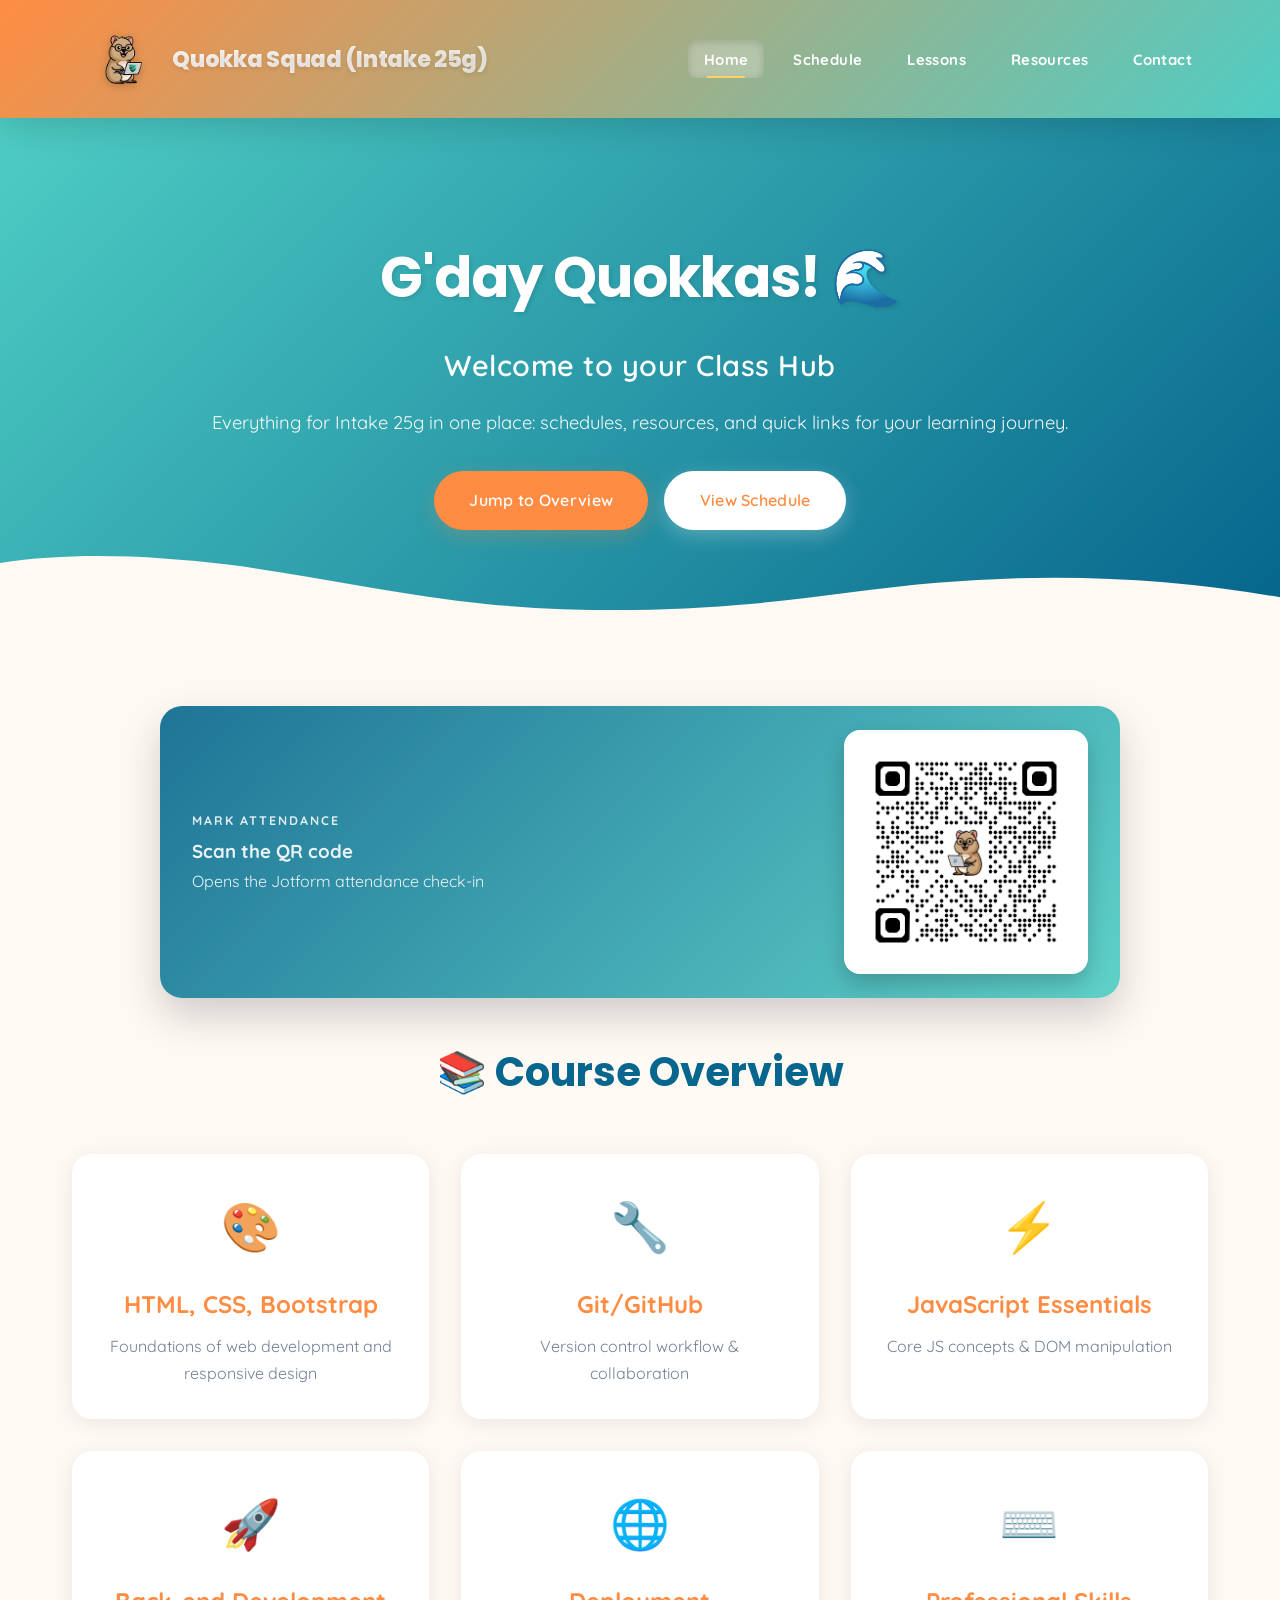
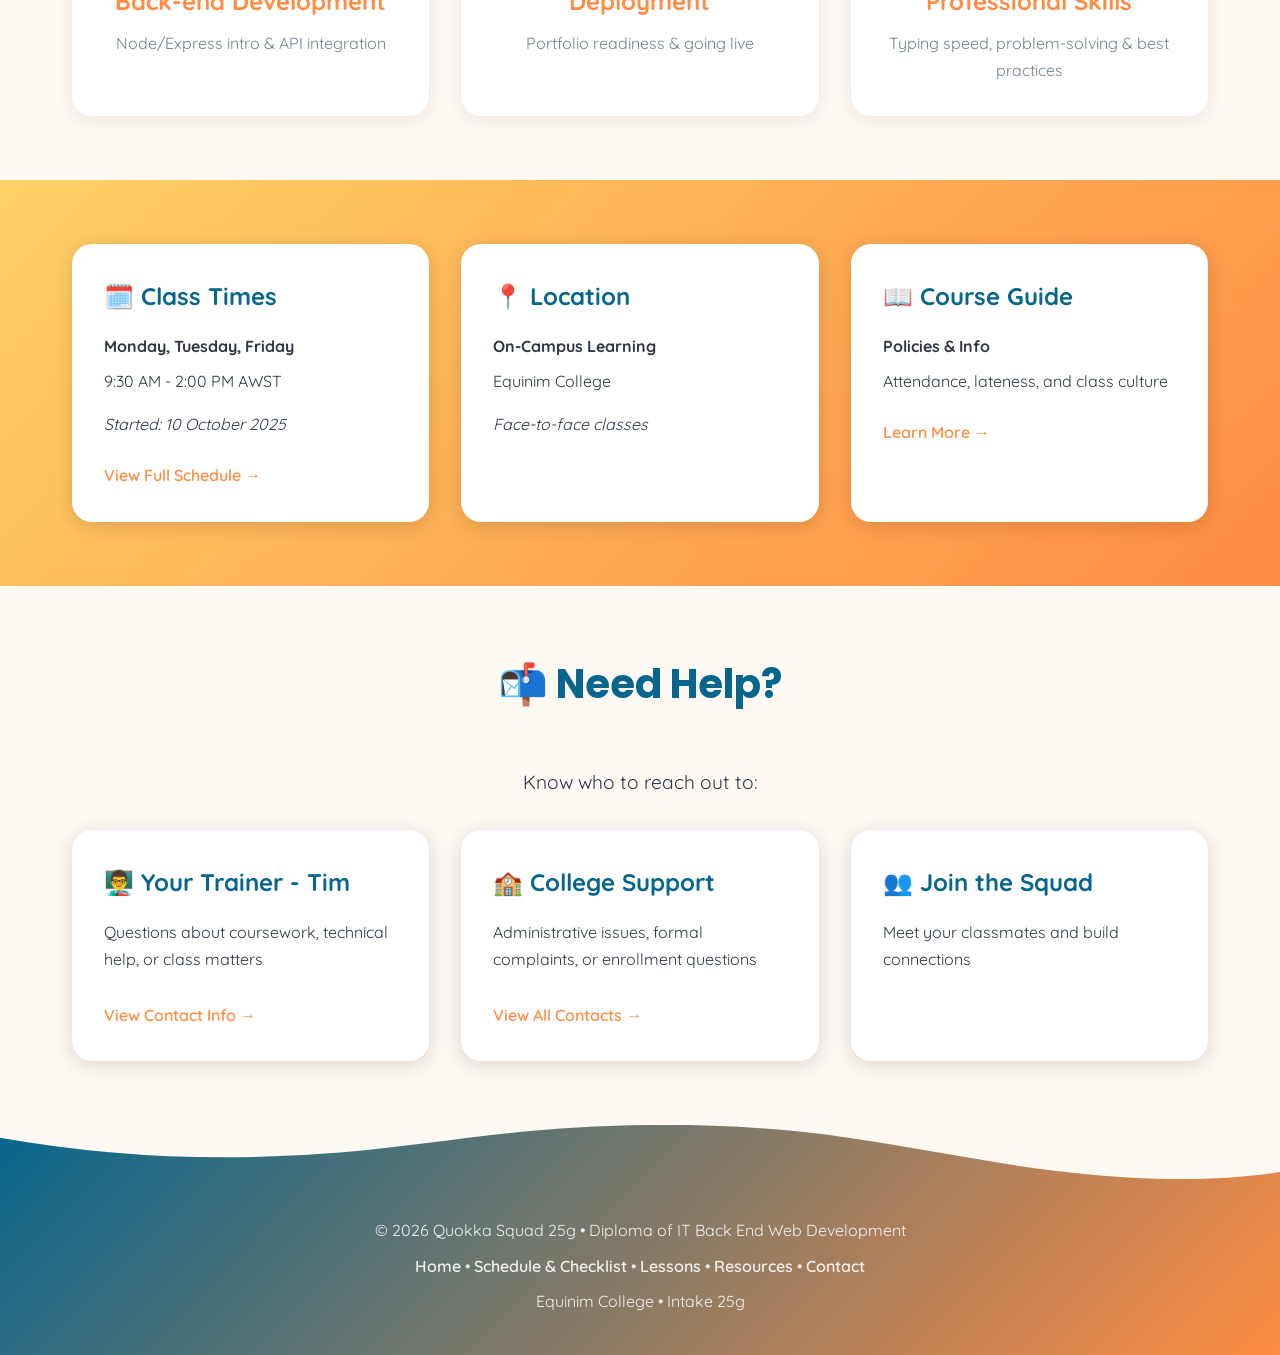
==== commit fc4eafc5: "Update site content and assets" ====
--- a/index.html
+++ b/index.html
@@ -4,6 +4,7 @@
 		<meta charset="UTF-8" />
 		<meta name="viewport" content="width=device-width, initial-scale=1.0" />
 		<title>Quokka Squad 25g | Equinim College</title>
+		<link rel="icon" type="image/png" href="images/quokka-icon.png" />
 		<link rel="stylesheet" href="main.css" />
 		<link rel="preconnect" href="https://fonts.googleapis.com" />
 		<link rel="preconnect" href="https://fonts.gstatic.com" crossorigin />
@@ -19,7 +20,7 @@
 				<a href="index.html" class="nav-brand">
 					<img
 						class="quokka-emoji"
-						src="/images/quokka-icon.png"
+						src="images/quokka-icon.png"
 						alt="Quokka Icon"
 						height="70"
 						width="auto"
@@ -75,7 +76,7 @@
 							rel="noopener noreferrer"
 						>
 							<img
-								src="/images/attendance-qrcode.png"
+								src="images/attendance-qrcode.png"
 								alt="Attendance QR code"
 								width="220"
 								height="220"
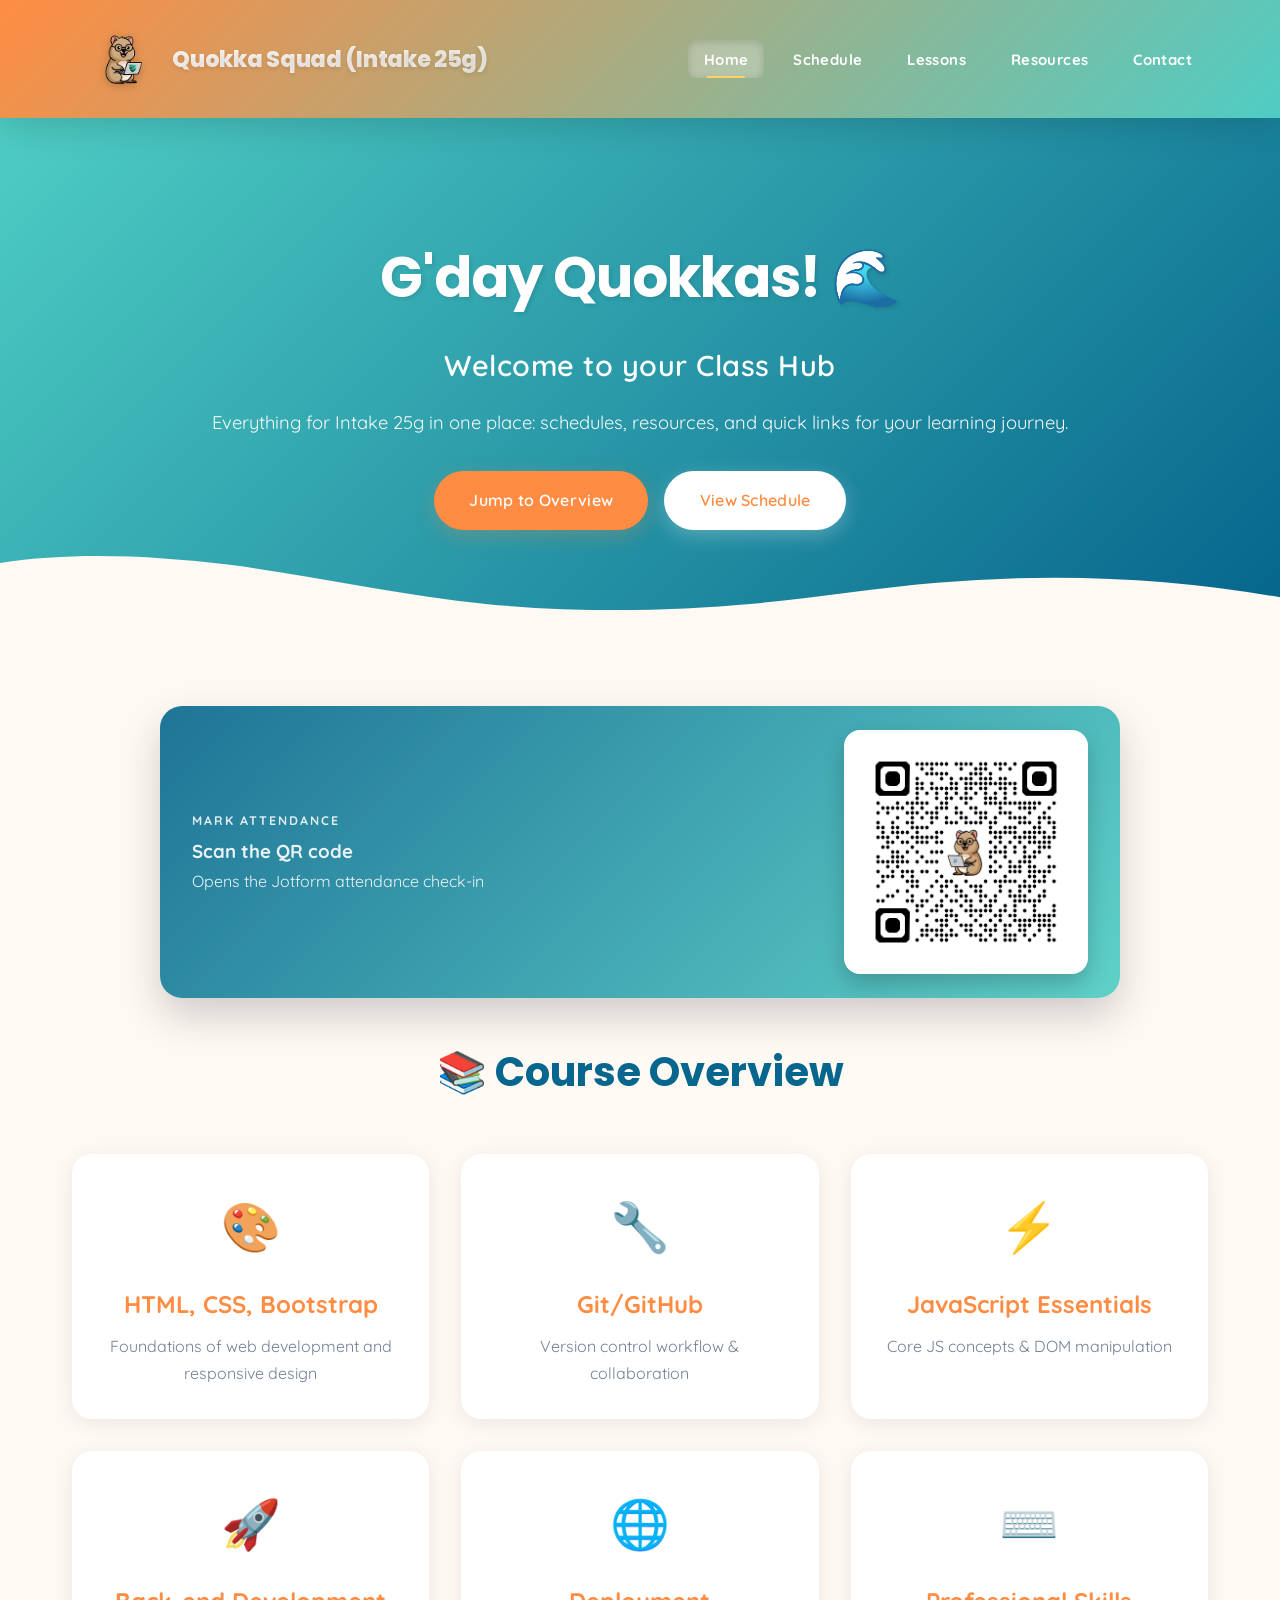
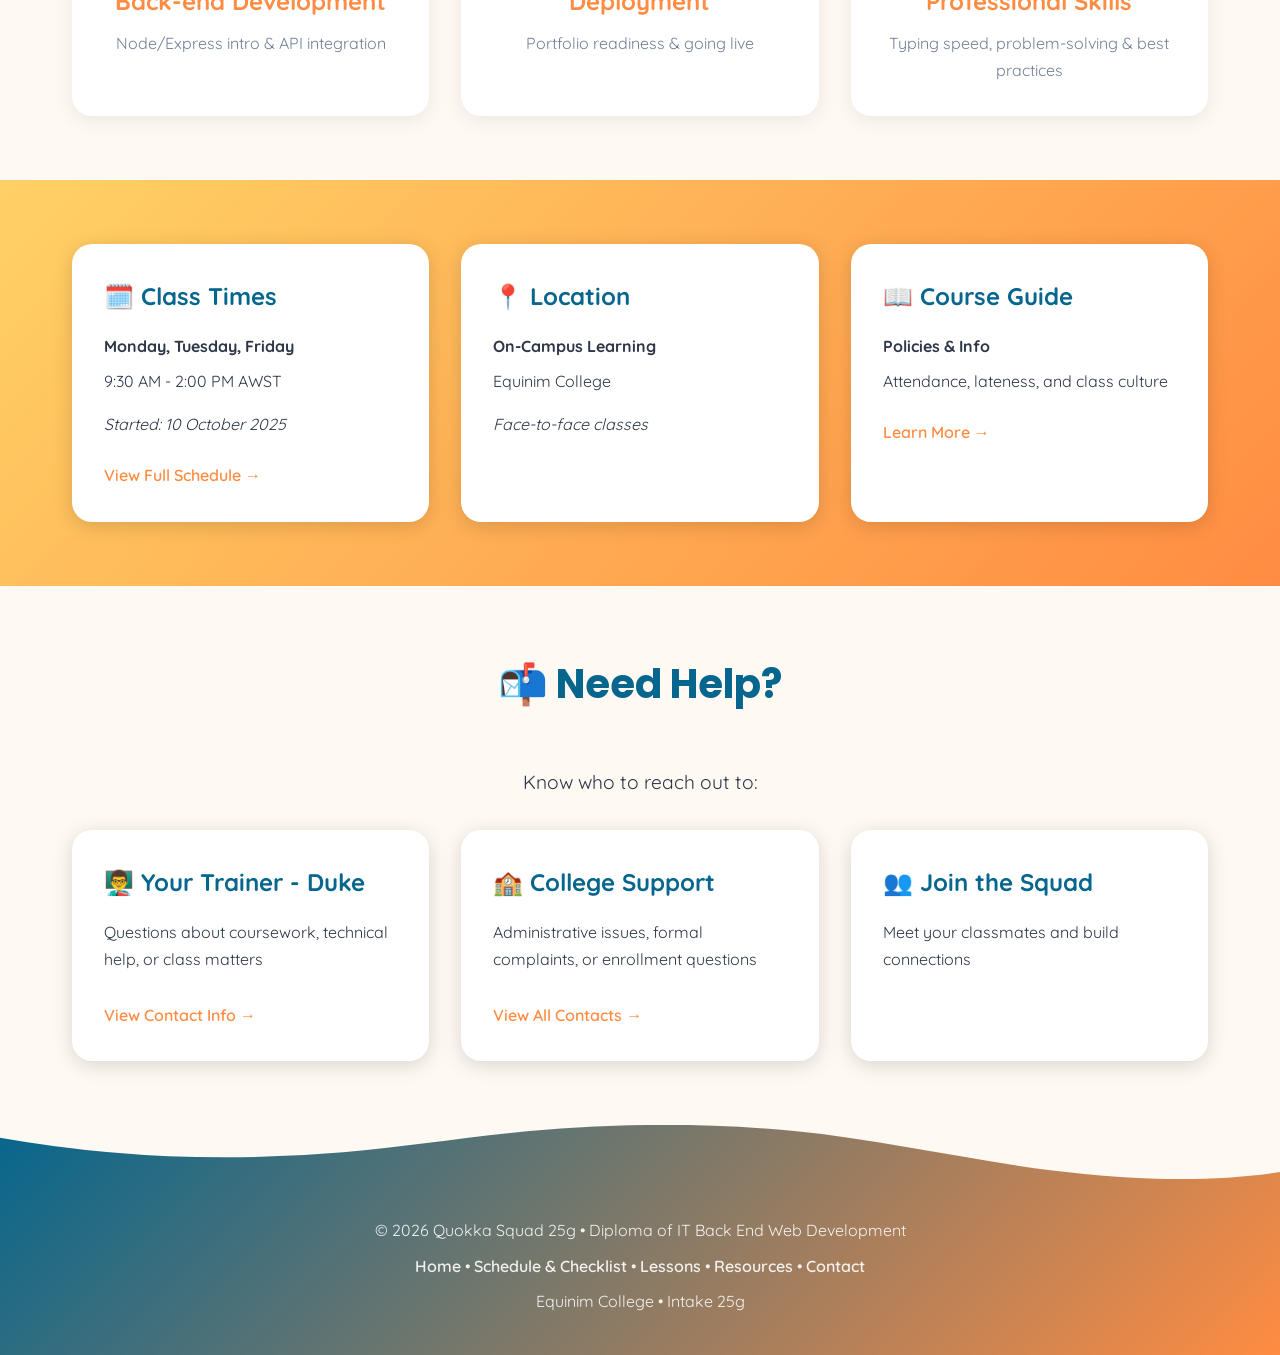
==== commit a8a9ea82: "updating trainer name" ====
--- a/index.html
+++ b/index.html
@@ -1,217 +1,184 @@
 <!doctype html>
 <html lang="en">
-	<head>
-		<meta charset="UTF-8" />
-		<meta name="viewport" content="width=device-width, initial-scale=1.0" />
-		<title>Quokka Squad 25g | Equinim College</title>
-		<link rel="icon" type="image/png" href="images/quokka-icon.png" />
-		<link rel="stylesheet" href="main.css" />
-		<link rel="preconnect" href="https://fonts.googleapis.com" />
-		<link rel="preconnect" href="https://fonts.gstatic.com" crossorigin />
-		<link
-			href="https://fonts.googleapis.com/css2?family=Poppins:wght@300;400;600;700&family=Quicksand:wght@400;500;600;700&display=swap"
-			rel="stylesheet"
-		/>
-	</head>
 
-	<body>
-		<nav class="navbar">
-			<div class="nav-container">
-				<a href="index.html" class="nav-brand">
-					<img
-						class="quokka-emoji"
-						src="images/quokka-icon.png"
-						alt="Quokka Icon"
-						height="70"
-						width="auto"
-					/>
-					<span class="brand-text">Quokka Squad (Intake 25g)</span>
-				</a>
-				<ul class="nav-links">
-					<li><a href="index.html#overview" class="active">Home</a></li>
-					<li><a href="schedule.html">Schedule</a></li>
-					<li><a href="lessons.html">Lessons</a></li>
-					<li><a href="resources.html">Resources</a></li>
-					<li><a href="contact.html">Contact</a></li>
-				</ul>
+<head>
+	<meta charset="UTF-8" />
+	<meta name="viewport" content="width=device-width, initial-scale=1.0" />
+	<title>Quokka Squad 25g | Equinim College</title>
+	<link rel="icon" type="image/png" href="images/quokka-icon.png" />
+	<link rel="stylesheet" href="main.css" />
+	<link rel="preconnect" href="https://fonts.googleapis.com" />
+	<link rel="preconnect" href="https://fonts.gstatic.com" crossorigin />
+	<link
+		href="https://fonts.googleapis.com/css2?family=Poppins:wght@300;400;600;700&family=Quicksand:wght@400;500;600;700&display=swap"
+		rel="stylesheet" />
+</head>
+
+<body>
+	<nav class="navbar">
+		<div class="nav-container">
+			<a href="index.html" class="nav-brand">
+				<img class="quokka-emoji" src="images/quokka-icon.png" alt="Quokka Icon" height="70" width="auto" />
+				<span class="brand-text">Quokka Squad (Intake 25g)</span>
+			</a>
+			<ul class="nav-links">
+				<li><a href="index.html#overview" class="active">Home</a></li>
+				<li><a href="schedule.html">Schedule</a></li>
+				<li><a href="lessons.html">Lessons</a></li>
+				<li><a href="resources.html">Resources</a></li>
+				<li><a href="contact.html">Contact</a></li>
+			</ul>
+		</div>
+	</nav>
+
+	<header class="hero">
+		<div class="hero-content">
+			<h1>G'day Quokkas! 🌊</h1>
+			<p class="hero-subtitle">Welcome to your Class Hub</p>
+			<p class="hero-description">
+				Everything for Intake 25g in one place: schedules, resources, and quick
+				links for your learning journey.
+			</p>
+
+			<div class="hero-buttons">
+				<a href="#overview" class="btn btn-primary">Jump to Overview</a>
+				<a href="schedule.html" class="btn btn-secondary">View Schedule</a>
 			</div>
-		</nav>
+		</div>
+		<div class="hero-wave">
+			<svg viewBox="0 0 1200 120" preserveAspectRatio="none">
+				<path
+					d="M321.39,56.44c58-10.79,114.16-30.13,172-41.86,82.39-16.72,168.19-17.73,250.45-.39C823.78,31,906.67,72,985.66,92.83c70.05,18.48,146.53,26.09,214.34,3V0H0V27.35A600.21,600.21,0,0,0,321.39,56.44Z">
+				</path>
+			</svg>
+		</div>
+	</header>
 
-		<header class="hero">
-			<div class="hero-content">
-				<h1>G'day Quokkas! 🌊</h1>
-				<p class="hero-subtitle">Welcome to your Class Hub</p>
-				<p class="hero-description">
-					Everything for Intake 25g in one place: schedules, resources, and quick
-					links for your learning journey.
-				</p>
-
-				<div class="hero-buttons">
-					<a href="#overview" class="btn btn-primary">Jump to Overview</a>
-					<a href="schedule.html" class="btn btn-secondary">View Schedule</a>
+	<main>
+		<section class="overview-section">
+			<div class="container">
+				<div class="attendance-card" aria-label="Mark attendance">
+					<div class="attendance-text">
+						<p class="attendance-kicker">Mark attendance</p>
+						<h3 class="attendance-note">Scan the QR code</h3>
+						<p class="attendance-note">Opens the Jotform attendance check-in</p>
+					</div>
+					<a class="attendance-qr" href="https://form.jotform.com/252237957549875" target="_blank"
+						rel="noopener noreferrer">
+						<img src="images/attendance-qrcode.png" alt="Attendance QR code" width="220" height="220" />
+					</a>
+				</div>
+				<h2>📚 Course Overview</h2>
+				<div class="course-grid">
+					<div class="course-card">
+						<div class="card-icon">🎨</div>
+						<h3>HTML, CSS, Bootstrap</h3>
+						<p>Foundations of web development and responsive design</p>
+					</div>
+					<div class="course-card">
+						<div class="card-icon">🔧</div>
+						<h3>Git/GitHub</h3>
+						<p>Version control workflow & collaboration</p>
+					</div>
+					<div class="course-card">
+						<div class="card-icon">⚡</div>
+						<h3>JavaScript Essentials</h3>
+						<p>Core JS concepts & DOM manipulation</p>
+					</div>
+					<div class="course-card">
+						<div class="card-icon">🚀</div>
+						<h3>Back-end Development</h3>
+						<p>Node/Express intro & API integration</p>
+					</div>
+					<div class="course-card">
+						<div class="card-icon">🌐</div>
+						<h3>Deployment</h3>
+						<p>Portfolio readiness & going live</p>
+					</div>
+					<div class="course-card">
+						<div class="card-icon">⌨️</div>
+						<h3>Professional Skills</h3>
+						<p>Typing speed, problem-solving & best practices</p>
+					</div>
 				</div>
 			</div>
-			<div class="hero-wave">
-				<svg viewBox="0 0 1200 120" preserveAspectRatio="none">
-					<path
-						d="M321.39,56.44c58-10.79,114.16-30.13,172-41.86,82.39-16.72,168.19-17.73,250.45-.39C823.78,31,906.67,72,985.66,92.83c70.05,18.48,146.53,26.09,214.34,3V0H0V27.35A600.21,600.21,0,0,0,321.39,56.44Z"
-					></path>
-				</svg>
-			</div>
-		</header>
+		</section>
 
-		<main>
-			<section class="overview-section">
-				<div class="container">
-					<div class="attendance-card" aria-label="Mark attendance">
-						<div class="attendance-text">
-							<p class="attendance-kicker">Mark attendance</p>
-							<h3 class="attendance-note">Scan the QR code</h3>
-							<p class="attendance-note">Opens the Jotform attendance check-in</p>
-						</div>
-						<a
-							class="attendance-qr"
-							href="https://form.jotform.com/252237957549875"
-							target="_blank"
-							rel="noopener noreferrer"
-						>
-							<img
-								src="images/attendance-qrcode.png"
-								alt="Attendance QR code"
-								width="220"
-								height="220"
-							/>
-						</a>
+		<section class="info-section" id="overview">
+			<div class="container">
+				<div class="info-grid">
+					<div class="info-card">
+						<h3>🗓️ Class Times</h3>
+						<p><strong>Monday, Tuesday, Friday</strong></p>
+						<p>9:30 AM - 2:00 PM AWST</p>
+						<p class="info-note">Started: 10 October 2025</p>
+						<a href="schedule.html" class="btn-link">View Full Schedule →</a>
 					</div>
-					<h2>📚 Course Overview</h2>
-					<div class="course-grid">
-						<div class="course-card">
-							<div class="card-icon">🎨</div>
-							<h3>HTML, CSS, Bootstrap</h3>
-							<p>Foundations of web development and responsive design</p>
-						</div>
-						<div class="course-card">
-							<div class="card-icon">🔧</div>
-							<h3>Git/GitHub</h3>
-							<p>Version control workflow & collaboration</p>
-						</div>
-						<div class="course-card">
-							<div class="card-icon">⚡</div>
-							<h3>JavaScript Essentials</h3>
-							<p>Core JS concepts & DOM manipulation</p>
-						</div>
-						<div class="course-card">
-							<div class="card-icon">🚀</div>
-							<h3>Back-end Development</h3>
-							<p>Node/Express intro & API integration</p>
-						</div>
-						<div class="course-card">
-							<div class="card-icon">🌐</div>
-							<h3>Deployment</h3>
-							<p>Portfolio readiness & going live</p>
-						</div>
-						<div class="course-card">
-							<div class="card-icon">⌨️</div>
-							<h3>Professional Skills</h3>
-							<p>Typing speed, problem-solving & best practices</p>
-						</div>
+					<div class="info-card">
+						<h3>📍 Location</h3>
+						<p><strong>On-Campus Learning</strong></p>
+						<p>Equinim College</p>
+						<p class="info-note">Face-to-face classes</p>
+					</div>
+					<div class="info-card">
+						<h3>📖 Course Guide</h3>
+						<p><strong>Policies & Info</strong></p>
+						<p>Attendance, lateness, and class culture</p>
+						<a href="schedule.html" class="btn-link">Learn More →</a>
 					</div>
 				</div>
-			</section>
+			</div>
+		</section>
 
-			<section class="info-section" id="overview">
-				<div class="container">
-					<div class="info-grid">
-						<div class="info-card">
-							<h3>🗓️ Class Times</h3>
-							<p><strong>Monday, Tuesday, Friday</strong></p>
-							<p>9:30 AM - 2:00 PM AWST</p>
-							<p class="info-note">Started: 10 October 2025</p>
-							<a href="schedule.html" class="btn-link">View Full Schedule →</a>
-						</div>
-						<div class="info-card">
-							<h3>📍 Location</h3>
-							<p><strong>On-Campus Learning</strong></p>
-							<p>Equinim College</p>
-							<p class="info-note">Face-to-face classes</p>
-						</div>
-						<div class="info-card">
-							<h3>📖 Course Guide</h3>
-							<p><strong>Policies & Info</strong></p>
-							<p>Attendance, lateness, and class culture</p>
-							<a href="schedule.html" class="btn-link">Learn More →</a>
-						</div>
+		<section class="contact-section" id="contact">
+			<div class="container">
+				<h2>📬 Need Help?</h2>
+				<p class="contact-intro">Know who to reach out to:</p>
+				<div class="contact-grid">
+					<div class="contact-card">
+						<h3>👨‍🏫 Your Trainer - Duke</h3>
+						<p>Questions about coursework, technical help, or class matters</p>
+						<a href="contact.html" class="btn-link">View Contact Info →</a>
+					</div>
+					<div class="contact-card">
+						<h3>🏫 College Support</h3>
+						<p>Administrative issues, formal complaints, or enrollment questions</p>
+						<a href="contact.html" class="btn-link">View All Contacts →</a>
+					</div>
+					<div class="contact-card">
+						<h3>👥 Join the Squad</h3>
+						<p>Meet your classmates and build connections</p>
 					</div>
 				</div>
-			</section>
+			</div>
+		</section>
+	</main>
 
-			<section class="contact-section" id="contact">
-				<div class="container">
-					<h2>📬 Need Help?</h2>
-					<p class="contact-intro">Know who to reach out to:</p>
-					<div class="contact-grid">
-						<div class="contact-card">
-							<h3>👨‍🏫 Your Trainer - Tim</h3>
-							<p>Questions about coursework, technical help, or class matters</p>
-							<a href="contact.html" class="btn-link">View Contact Info →</a>
-						</div>
-						<div class="contact-card">
-							<h3>🏫 College Support</h3>
-							<p>Administrative issues, formal complaints, or enrollment questions</p>
-							<a href="contact.html" class="btn-link">View All Contacts →</a>
-						</div>
-						<div class="contact-card">
-							<h3>👥 Join the Squad</h3>
-							<p>Meet your classmates and build connections</p>
-						</div>
-					</div>
-				</div>
-			</section>
-		</main>
+	<footer class="footer">
+		<div class="footer-wave">
+			<svg viewBox="0 0 1200 120" preserveAspectRatio="none">
+				<path
+					d="M321.39,56.44c58-10.79,114.16-30.13,172-41.86,82.39-16.72,168.19-17.73,250.45-.39C823.78,31,906.67,72,985.66,92.83c70.05,18.48,146.53,26.09,214.34,3V0H0V27.35A600.21,600.21,0,0,0,321.39,56.44Z">
+				</path>
+			</svg>
+		</div>
+		<div class="footer-content">
+			<p>© 2026 Quokka Squad 25g • Diploma of IT Back End Web Development</p>
+			<p>
+				<a href="index.html" style="color: inherit; text-decoration: none; font-weight: 600">Home</a>
+				•
+				<a href="schedule.html" style="color: inherit; text-decoration: none; font-weight: 600">Schedule &amp;
+					Checklist</a>
+				•
+				<a href="lessons.html" style="color: inherit; text-decoration: none; font-weight: 600">Lessons</a>
+				•
+				<a href="resources.html" style="color: inherit; text-decoration: none; font-weight: 600">Resources</a>
+				•
+				<a href="contact.html" style="color: inherit; text-decoration: none; font-weight: 600">Contact</a>
+			</p>
+			<p>Equinim College • Intake 25g</p>
+		</div>
+	</footer>
+</body>
 
-		<footer class="footer">
-			<div class="footer-wave">
-				<svg viewBox="0 0 1200 120" preserveAspectRatio="none">
-					<path
-						d="M321.39,56.44c58-10.79,114.16-30.13,172-41.86,82.39-16.72,168.19-17.73,250.45-.39C823.78,31,906.67,72,985.66,92.83c70.05,18.48,146.53,26.09,214.34,3V0H0V27.35A600.21,600.21,0,0,0,321.39,56.44Z"
-					></path>
-				</svg>
-			</div>
-			<div class="footer-content">
-				<p>© 2026 Quokka Squad 25g • Diploma of IT Back End Web Development</p>
-				<p>
-					<a
-						href="index.html"
-						style="color: inherit; text-decoration: none; font-weight: 600"
-						>Home</a
-					>
-					•
-					<a
-						href="schedule.html"
-						style="color: inherit; text-decoration: none; font-weight: 600"
-						>Schedule &amp; Checklist</a
-					>
-					•
-					<a
-						href="lessons.html"
-						style="color: inherit; text-decoration: none; font-weight: 600"
-						>Lessons</a
-					>
-					•
-					<a
-						href="resources.html"
-						style="color: inherit; text-decoration: none; font-weight: 600"
-						>Resources</a
-					>
-					•
-					<a
-						href="contact.html"
-						style="color: inherit; text-decoration: none; font-weight: 600"
-						>Contact</a
-					>
-				</p>
-				<p>Equinim College • Intake 25g</p>
-			</div>
-		</footer>
-	</body>
-</html>
+</html>
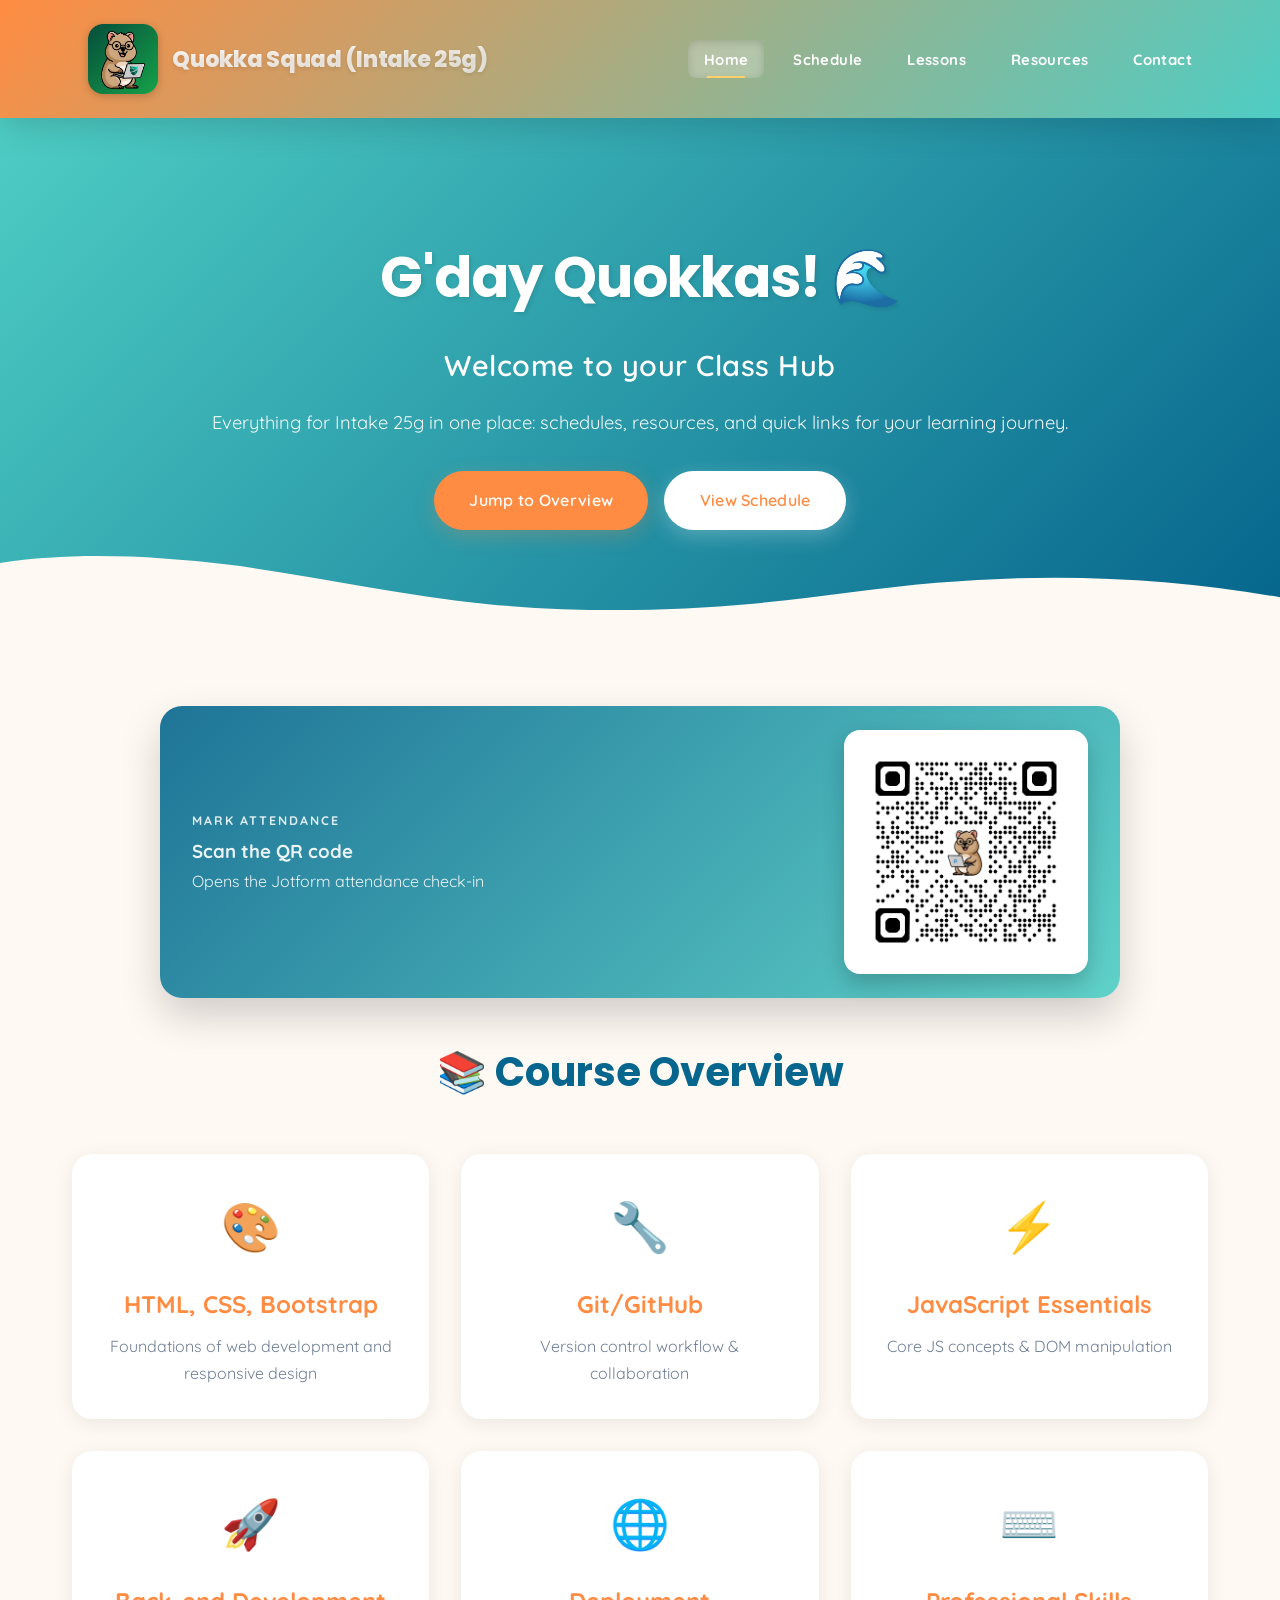
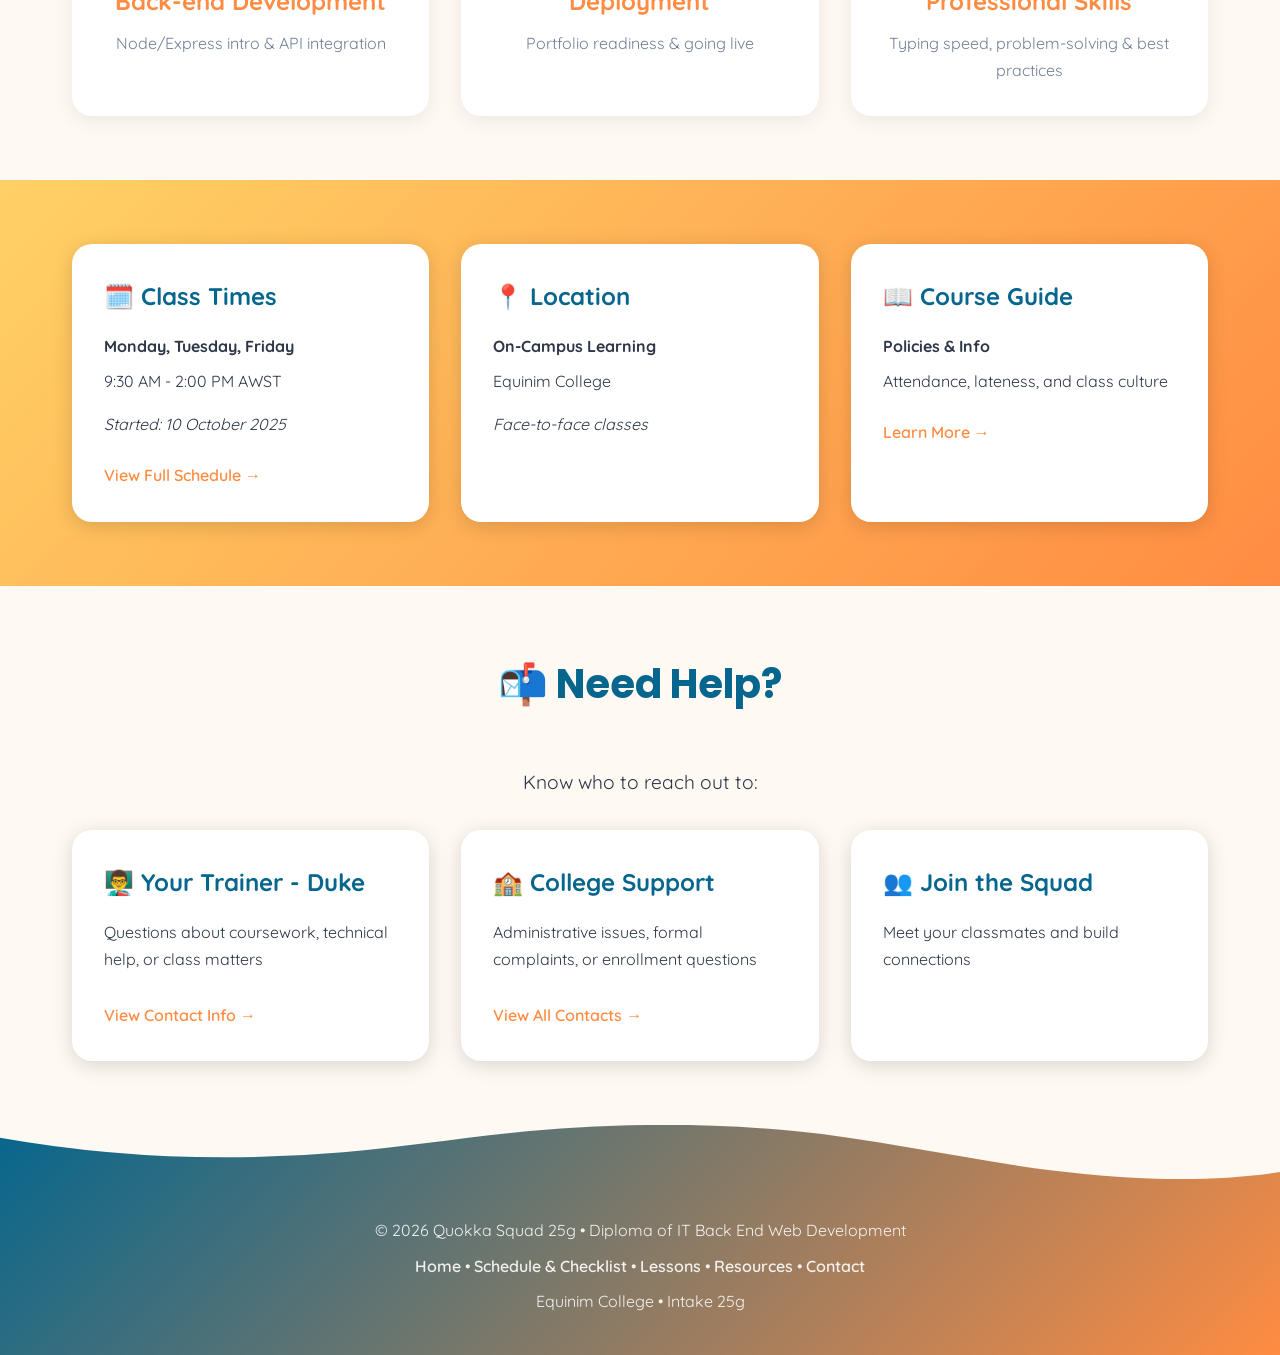
==== commit 907b1eb1: "New favicon set: quokka on EQC green Co-Authored-By: Claude Opus 4.7 <noreply@anthropic.com> Claude-" ====
--- a/index.html
+++ b/index.html
@@ -5,7 +5,9 @@
 	<meta charset="UTF-8" />
 	<meta name="viewport" content="width=device-width, initial-scale=1.0" />
 	<title>Quokka Squad 25g | Equinim College</title>
-	<link rel="icon" type="image/png" href="images/quokka-icon.png" />
+	<link rel="icon" href="favicon.svg" type="image/svg+xml">
+	<link rel="icon" href="favicon-32.png" sizes="32x32" type="image/png">
+	<link rel="apple-touch-icon" href="apple-touch-icon.png">
 	<link rel="stylesheet" href="main.css" />
 	<link rel="preconnect" href="https://fonts.googleapis.com" />
 	<link rel="preconnect" href="https://fonts.gstatic.com" crossorigin />
